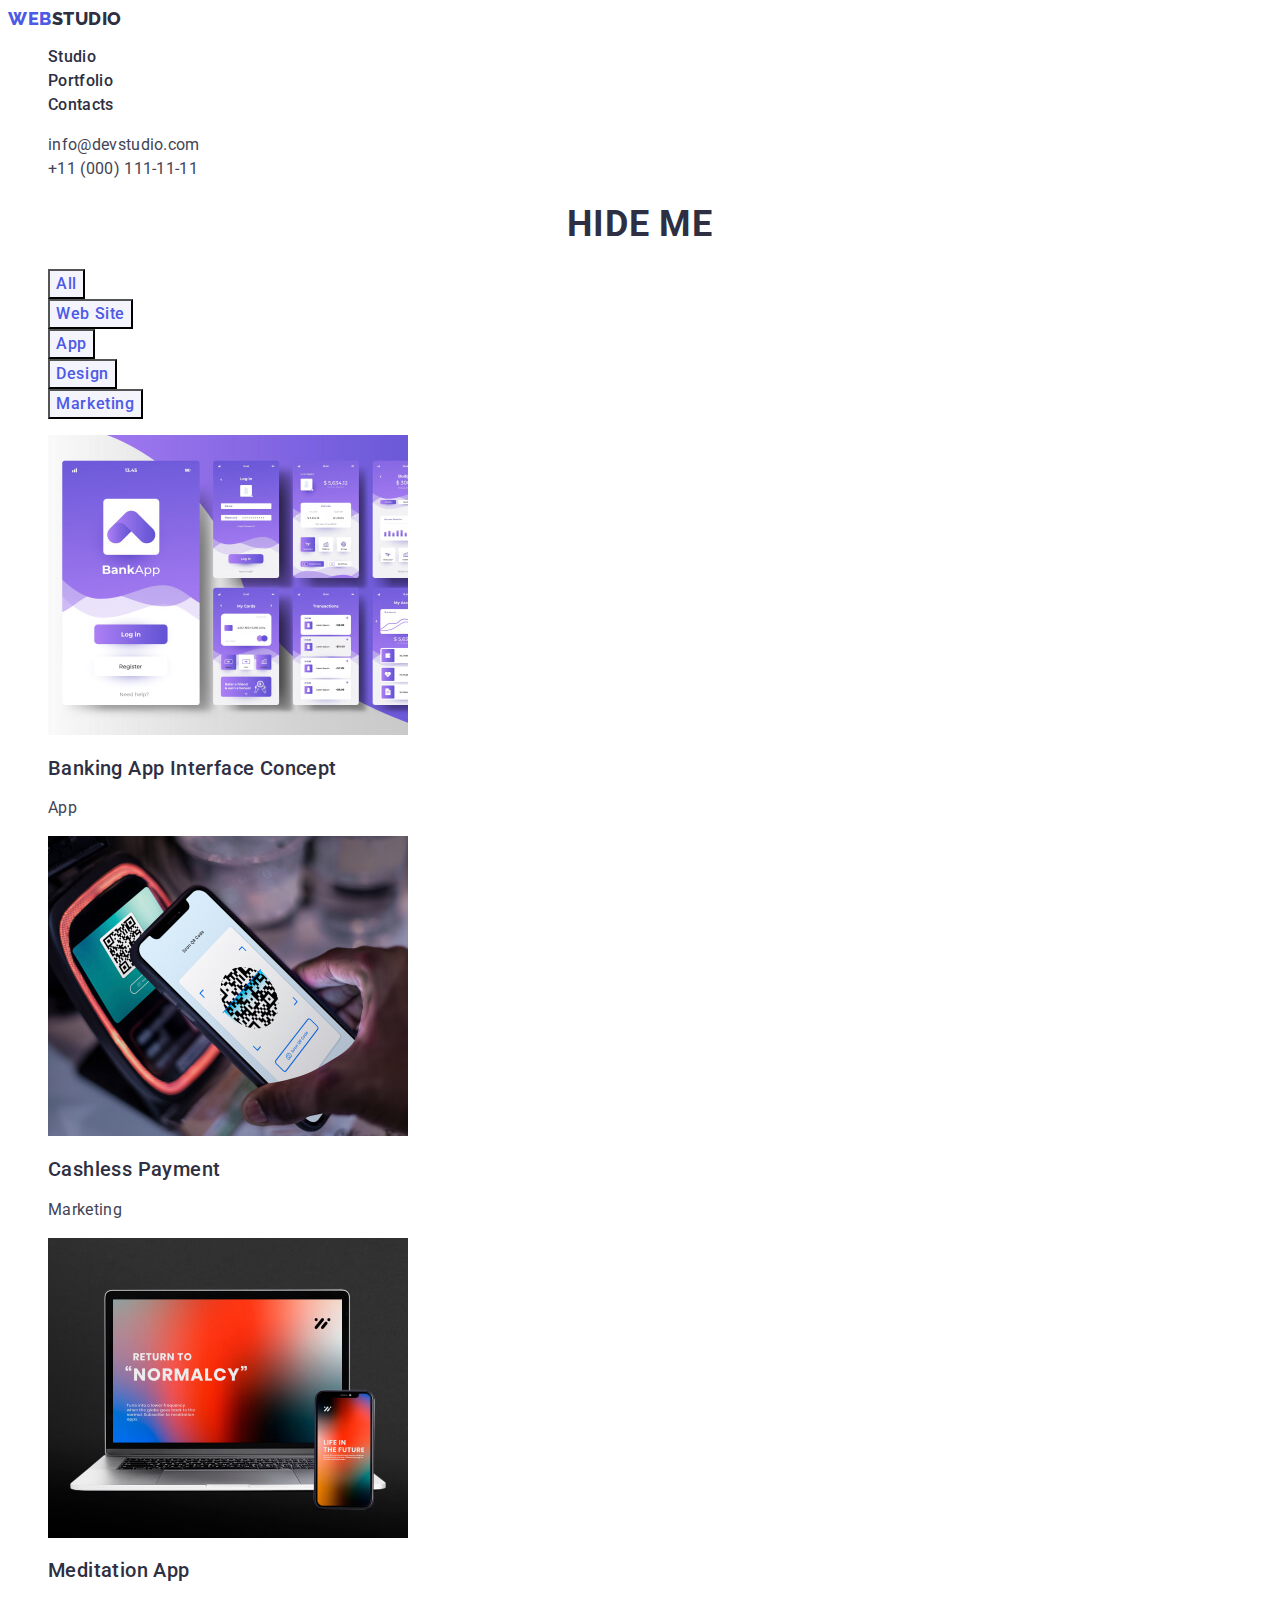
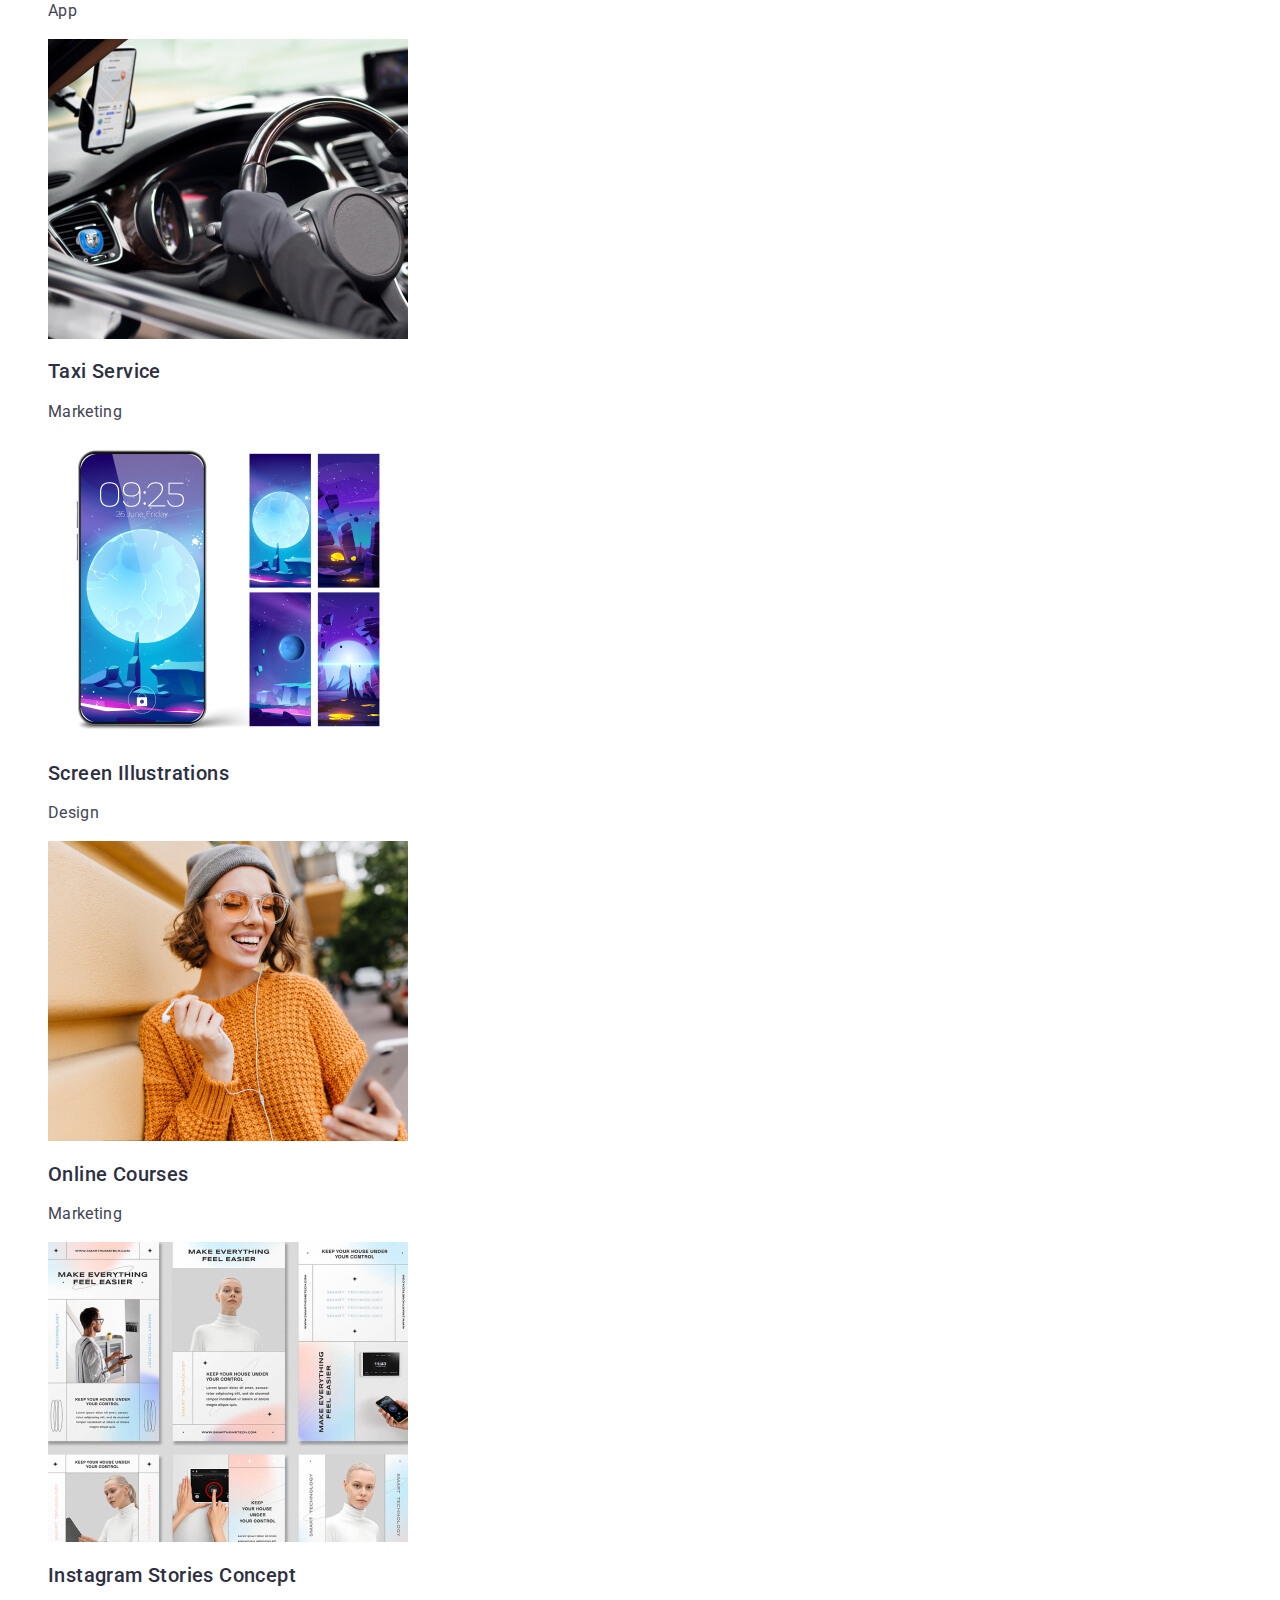
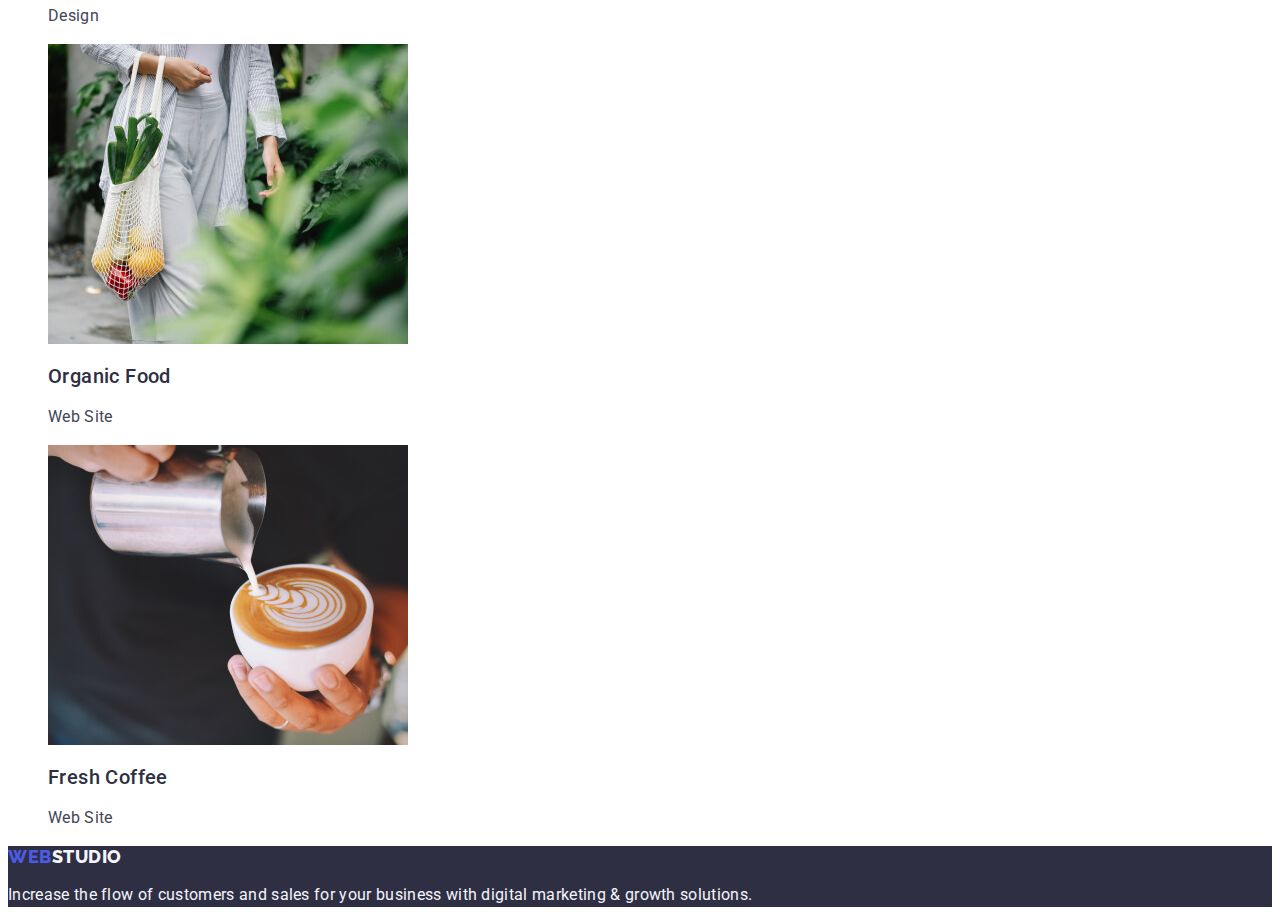
==== portfolio.html @ a20b99ef "Initial commit" ====
<!DOCTYPE html>
<html lang="en">
  <head>
    <meta charset="UTF-8" />
    <meta name="viewport" content="width=device-width, initial-scale=1.0" />
    <meta http-equiv="x-ua-compatible" content="ie=edge" />
    <link rel="preconnect" href="https://fonts.googleapis.com" />
    <link rel="preconnect" href="https://fonts.gstatic.com" crossorigin />
    <link
      href="https://fonts.googleapis.com/css2?family=Montserrat:wght@400;700&family=Raleway:wght@800&display=swap"
      rel="stylesheet"
    />
    <link
      href="https://fonts.googleapis.com/css2?family=Roboto:wght@400;500;700&display=swap"
      rel="stylesheet"
    />
    <link rel="stylesheet" href="./css/styles.css" />
    <title>Web studio</title>
  </head>
  <body>
    <!-- * HEADER SECTION -->
    <header class="page-header">
      <nav class="header-nav">
        <a class="logo link" href="./index.html">
          WEB<span class="dark">Studio</span>
        </a>
        <ul class="nav-list list">
          <li class="nav-item">
            <a href="./index.html" class="nav-link link">Studio</a>
          </li>
          <li class="nav-item">
            <a href="./portfolio.html" class="nav-link link">Portfolio</a>
          </li>
          <li class="nav-item">
            <a href="" class="nav-link link">Contacts</a>
          </li>
        </ul>
      </nav>
      <address class="address">
        <ul class="contacts-list list">
          <li class="contact-item">
            <a href="mailto:info@devstudio.com" class="link"
              >info@devstudio.com</a
            >
          </li>
          <li class="contact-item">
            <a href="tel:+110001111111" class="link">+11 (000) 111-11-11</a>
          </li>
        </ul>
      </address>
    </header>
    <!-- * MAIN SECTION -->
    <main>
      <section class="portfolio">
        <h1 class="section-title">HIDE ME</h1>
        <ul class="buttons-list list">
          <li class="button-item">
            <button class="portfolio-button" type="button">All</button>
          </li>
          <li class="button-item">
            <button class="portfolio-button" type="button">Web Site</button>
          </li>
          <li class="button-item">
            <button class="portfolio-button" type="button">App</button>
          </li>
          <li class="button-item">
            <button class="portfolio-button" type="button">Design</button>
          </li>
          <li class="button-item">
            <button class="portfolio-button" type="button">Marketing</button>
          </li>
        </ul>

        <ul class="portfolio-list list">
          <li>
            <a href="#" class="link">
              <img
                src="./images/portfolio/img-1.jpg"
                alt="Banking App Interface Concept"
                width="360"
                height="300"
              />
              <h2 class="section-subtitle">Banking App Interface Concept</h2>
              <p class="description">App</p>
            </a>
          </li>
          <li>
            <a href="#" class="link">
              <img
                src="./images/portfolio/img-2.jpg"
                alt="Cashless Payment"
                width="360"
                height="300"
              />
              <h2 class="section-subtitle">Cashless Payment</h2>
              <p class="description">Marketing</p>
            </a>
          </li>
          <li>
            <a href="#" class="link">
              <img
                src="./images/portfolio/img-3.jpg"
                alt="Meditation App"
                width="360"
                height="300"
              />
              <h2 class="section-subtitle">Meditation App</h2>
              <p class="description">App</p>
            </a>
          </li>
          <li>
            <a href="#" class="link">
              <img
                src="./images/portfolio/img-4.jpg"
                alt="Taxi Service"
                width="360"
                height="300"
              />
              <h2 class="section-subtitle">Taxi Service</h2>
              <p class="description">Marketing</p>
            </a>
          </li>
          <li>
            <a href="#" class="link">
              <img
                src="./images/portfolio/img-5.jpg"
                alt="Screen Illustrations"
                width="360"
                height="300"
              />
              <h2 class="section-subtitle">Screen Illustrations</h2>
              <p class="description">Design</p>
            </a>
          </li>
          <li>
            <a href="#" class="link">
              <img
                src="./images/portfolio/img-6.jpg"
                alt="Online Courses"
                width="360"
                height="300"
              />
              <h2 class="section-subtitle">Online Courses</h2>
              <p class="description">Marketing</p>
            </a>
          </li>
          <li>
            <a href="#" class="link">
              <img
                src="./images/portfolio/img-7.jpg"
                alt="Instagram Stories Concept"
                width="360"
                height="300"
              />
              <h2 class="section-subtitle">Instagram Stories Concept</h2>
              <p class="description">Design</p>
            </a>
          </li>
          <li>
            <a href="#" class="link">
              <img
                src="./images/portfolio/img-8.jpg"
                alt="Organic Food"
                width="360"
                height="300"
              />
              <h2 class="section-subtitle">Organic Food</h2>
              <p class="description">Web Site</p>
            </a>
          </li>
          <li>
            <a href="#" class="link">
              <img
                src="./images/portfolio/img-9.jpg"
                alt="Fresh Coffee"
                width="360"
                height="300"
              />
              <h2 class="section-subtitle">Fresh Coffee</h2>
              <p class="description">Web Site</p>
            </a>
          </li>
        </ul>
      </section>
    </main>
    <!-- * FOOTER SECTION -->
    <footer class="footer">
      <a href="./index.html" class="logo link">
        WEB<span class="light">Studio</span>
      </a>
      <p class="footer-description">
        Increase the flow of customers and sales for your business with digital
        marketing & growth solutions.
      </p>
    </footer>
  </body>
</html>
---- css/styles.css ----
/** Logo color #4D5AE5 + #2E2F42*/

:root {
  --page-color: #ffffff;
  --main-text: #2e2f42;
  --light-text: #f4f4fd;
  --accent-color: #4d5ae5;
  --main-color: #434455;
  --action-color: #404bbf;
  --description-size: 16px;
  --description-height: 24px;
  --general-lh: 1.5;
  --ls-small: 0.02em;
  --ls-big: 0.04em;
}

/** COMMON */
body {
  font-family: Roboto, sans-serif;
  color: var(--main-color);
  background-color: #ffffff;
}

.list {
  list-style: none;
}

.link {
  text-decoration: none;
}

.description {
  font-weight: 400;
  font-size: var(--description-size);
  line-height: var(--description-height);
  letter-spacing: var(--ls-small);
  color: var(--main-color);
}

.section-title {
  font-size: 36px;
  line-height: 40px;
  letter-spacing: var(--ls-small);
  line-height: 1.11;
  text-align: center;
  text-transform: capitalize;
  color: var(--main-text);
}

.section-subtitle {
  font-weight: 500;
  font-size: 20px;
  line-height: var(--description-height);
  letter-spacing: var(--ls-small);
  color: var(--main-text);
}
/** HEADER */

/** --Logo */
.logo {
  font-family: Raleway, sans-serif;
  font-weight: 800;
  font-size: 18px;
  line-height: 1.17;
  letter-spacing: 0.03em;
  text-decoration: none;
  text-transform: uppercase;
  color: var(--accent-color);
}
.accent-color {
  color: var(--accent-color);
}

.dark {
  color: var(--main-text);
}

.light {
  color: var(--light-text);
}

/** NAVIGATION */

.nav-link {
  font-weight: 500;
  line-height: 1.5;
  letter-spacing: var(--ls-small);
  color: var(--main-text);
}

.nav-link:hover,
.nav-link:focus,
.contact-item > a:hover,
.contact-item > a:focus {
  color: var(--action-color);
}

.contact-item > a {
  font-size: var(--description-size);
  line-height: var(--description-height);
  letter-spacing: var(--ls-small);
  font-weight: 400;
  text-decoration: none;
  color: var(--main-color);
}

.address {
  font-style: normal;
}

/** MAIN */

/** HERO */
.hero {
  background: var(--main-text);
  color: #ffffff;
}

.hero-title {
  font-size: 56px;
  line-height: 1.07;
  letter-spacing: var(--ls-small);
  text-align: center;
}
.hero-button {
  background-color: var(--accent-color);
  font-family: Roboto, sans-serif;
  font-weight: 500;
  font-size: 16px;
  line-height: 1.5;
  letter-spacing: var(--ls-big);
  color: #ffffff;
}
.hero-button:hover,
.hero-button:focus {
  background-color: var(--action-color);
  cursor: pointer;
}

/** FEATURES */

/** SOLUTIONS */

/** TEAM */
.team-section {
  background-color: #f4f4fd;
}

.teammate {
  background-color: var(--page-color);
}

/** FOOTER */
.footer {
  background: var(--main-text);
}

.footer-description {
  color: #f4f4fd;
  line-height: var(--description-height);
  letter-spacing: var(--ls-small);
}

/** PORTFOLIO */
/** MAIN */
.portfolio-button {
  font-family: Roboto, sans-serif;
  font-weight: 500;
  font-size: 16px;
  line-height: var(--general-lh);
  letter-spacing: var(--ls-big);
  color: var(--accent-color);
  background-color: var(--light-text);
  cursor: pointer;
}

.portfolio-button:hover,
.portfolio-button:focus,
.portfolio-button:active {
  background-color: var(--action-color);
  color: var(--page-color);
}
/** SECTION */
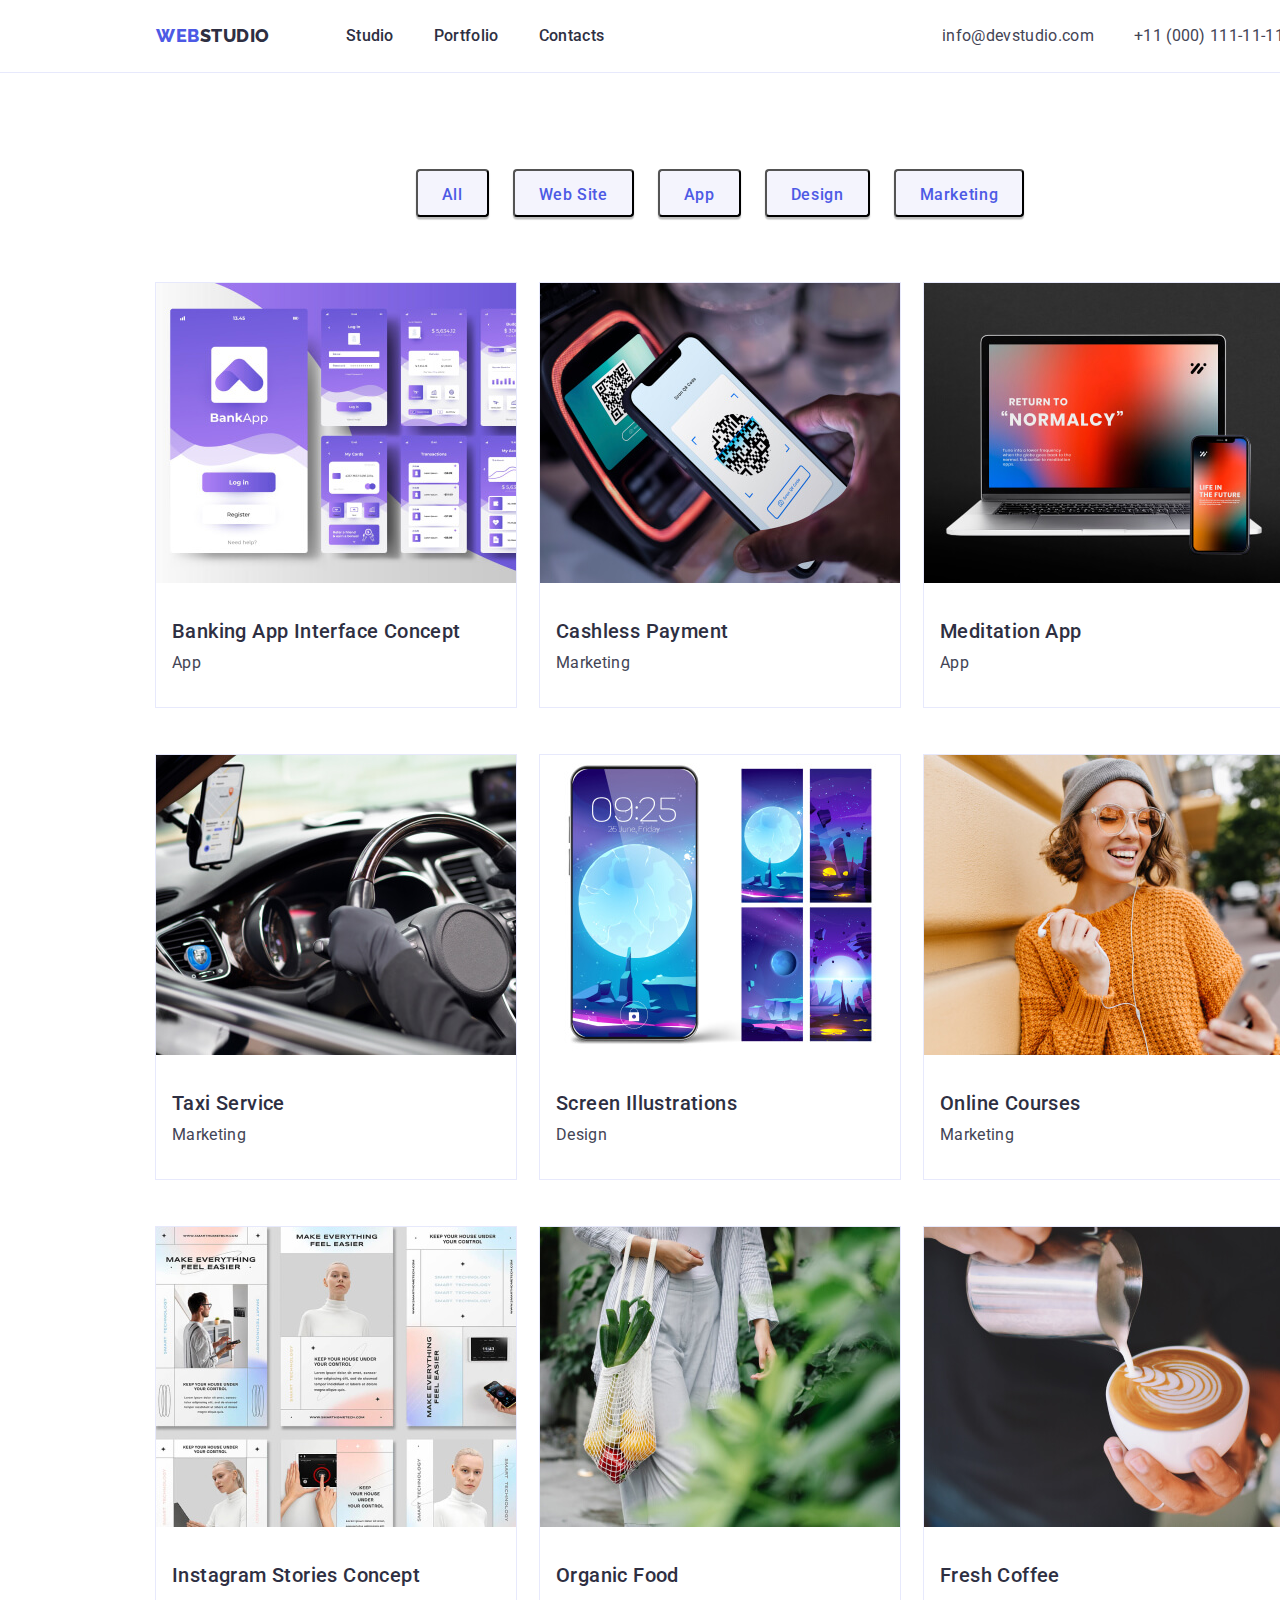
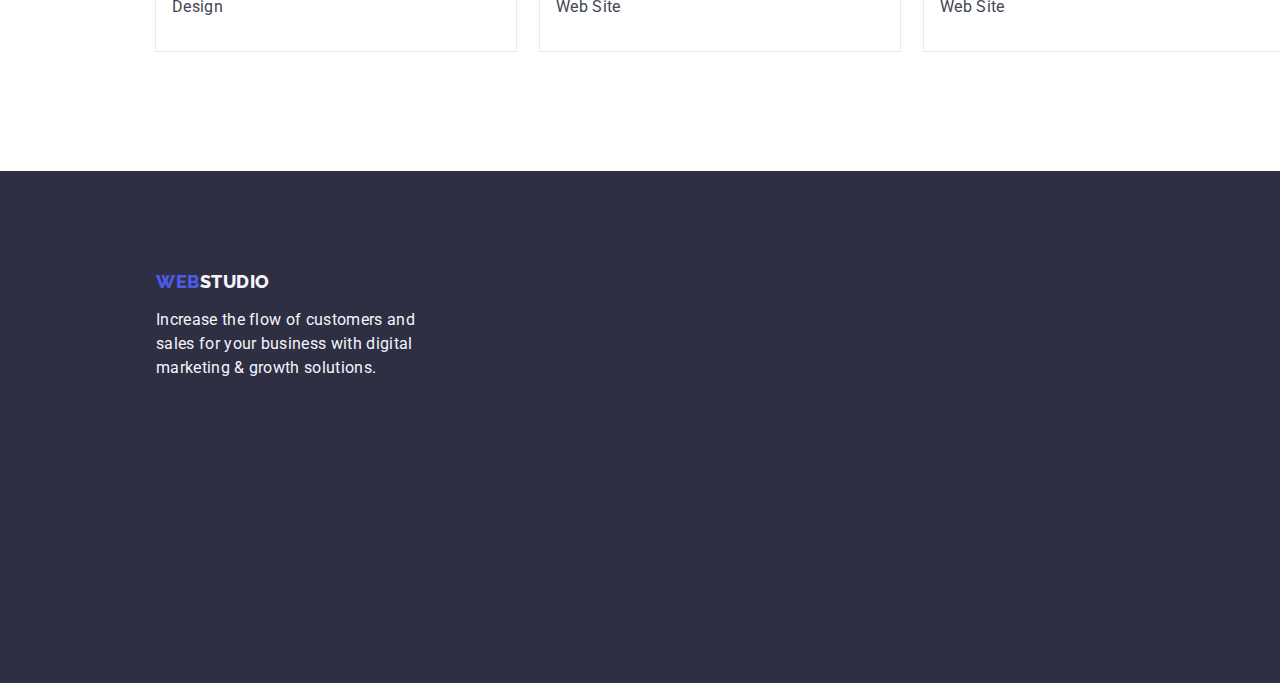
==== commit aa16e718: "first-try" ====
--- a/portfolio.html
+++ b/portfolio.html
@@ -6,6 +6,13 @@
     <meta http-equiv="x-ua-compatible" content="ie=edge" />
     <link rel="preconnect" href="https://fonts.googleapis.com" />
     <link rel="preconnect" href="https://fonts.gstatic.com" crossorigin />
+    <link
+      rel="stylesheet"
+      href="https://cdnjs.cloudflare.com/ajax/libs/modern-normalize/2.0.0/modern-normalize.min.css"
+      integrity="sha512-4xo8blKMVCiXpTaLzQSLSw3KFOVPWhm/TRtuPVc4WG6kUgjH6J03IBuG7JZPkcWMxJ5huwaBpOpnwYElP/m6wg=="
+      crossorigin="anonymous"
+      referrerpolicy="no-referrer"
+    />
     <link
       href="https://fonts.googleapis.com/css2?family=Montserrat:wght@400;700&family=Raleway:wght@800&display=swap"
       rel="stylesheet"
@@ -20,39 +27,41 @@
   <body>
     <!-- * HEADER SECTION -->
     <header class="page-header">
-      <nav class="header-nav">
-        <a class="logo link" href="./index.html">
-          WEB<span class="dark">Studio</span>
-        </a>
-        <ul class="nav-list list">
-          <li class="nav-item">
-            <a href="./index.html" class="nav-link link">Studio</a>
-          </li>
-          <li class="nav-item">
-            <a href="./portfolio.html" class="nav-link link">Portfolio</a>
-          </li>
-          <li class="nav-item">
-            <a href="" class="nav-link link">Contacts</a>
-          </li>
-        </ul>
-      </nav>
-      <address class="address">
-        <ul class="contacts-list list">
-          <li class="contact-item">
-            <a href="mailto:info@devstudio.com" class="link"
-              >info@devstudio.com</a
-            >
-          </li>
-          <li class="contact-item">
-            <a href="tel:+110001111111" class="link">+11 (000) 111-11-11</a>
-          </li>
-        </ul>
-      </address>
+      <div class="container header-container">
+        <nav class="header-nav">
+          <a class="logo link" href="./index.html">
+            WEB<span class="dark">Studio</span>
+          </a>
+          <ul class="nav-list list">
+            <li class="nav-item">
+              <a href="./index.html" class="nav-link link">Studio</a>
+            </li>
+            <li class="nav-item">
+              <a href="./portfolio.html" class="nav-link link">Portfolio</a>
+            </li>
+            <li class="nav-item">
+              <a href="" class="nav-link link">Contacts</a>
+            </li>
+          </ul>
+        </nav>
+        <address class="address">
+          <ul class="contacts-list list">
+            <li class="contact-item">
+              <a href="mailto:info@devstudio.com" class="link"
+                >info@devstudio.com</a
+              >
+            </li>
+            <li class="contact-item">
+              <a href="tel:+110001111111" class="link">+11 (000) 111-11-11</a>
+            </li>
+          </ul>
+        </address>
+      </div>
     </header>
     <!-- * MAIN SECTION -->
     <main>
       <section class="portfolio">
-        <h1 class="section-title">HIDE ME</h1>
+        <h1 class="section-title visually-hidden">HIDE ME</h1>
         <ul class="buttons-list list">
           <li class="button-item">
             <button class="portfolio-button" type="button">All</button>
@@ -72,7 +81,7 @@
         </ul>
 
         <ul class="portfolio-list list">
-          <li>
+          <li class="portfolio-item">
             <a href="#" class="link">
               <img
                 src="./images/portfolio/img-1.jpg"
@@ -80,11 +89,13 @@
                 width="360"
                 height="300"
               />
-              <h2 class="section-subtitle">Banking App Interface Concept</h2>
-              <p class="description">App</p>
-            </a>
-          </li>
-          <li>
+              <div class="portfolio-description">
+                <h2 class="section-subtitle">Banking App Interface Concept</h2>
+                <p class="description">App</p>
+              </div>
+            </a>
+          </li>
+          <li class="portfolio-item">
             <a href="#" class="link">
               <img
                 src="./images/portfolio/img-2.jpg"
@@ -92,11 +103,13 @@
                 width="360"
                 height="300"
               />
-              <h2 class="section-subtitle">Cashless Payment</h2>
-              <p class="description">Marketing</p>
-            </a>
-          </li>
-          <li>
+              <div class="portfolio-description">
+                <h2 class="section-subtitle">Cashless Payment</h2>
+                <p class="description">Marketing</p>
+              </div>
+            </a>
+          </li>
+          <li class="portfolio-item">
             <a href="#" class="link">
               <img
                 src="./images/portfolio/img-3.jpg"
@@ -104,11 +117,13 @@
                 width="360"
                 height="300"
               />
-              <h2 class="section-subtitle">Meditation App</h2>
-              <p class="description">App</p>
-            </a>
-          </li>
-          <li>
+              <div class="portfolio-description">
+                <h2 class="section-subtitle">Meditation App</h2>
+                <p class="description">App</p>
+              </div>
+            </a>
+          </li>
+          <li class="portfolio-item">
             <a href="#" class="link">
               <img
                 src="./images/portfolio/img-4.jpg"
@@ -116,11 +131,13 @@
                 width="360"
                 height="300"
               />
-              <h2 class="section-subtitle">Taxi Service</h2>
-              <p class="description">Marketing</p>
-            </a>
-          </li>
-          <li>
+              <div class="portfolio-description">
+                <h2 class="section-subtitle">Taxi Service</h2>
+                <p class="description">Marketing</p>
+              </div>
+            </a>
+          </li>
+          <li class="portfolio-item">
             <a href="#" class="link">
               <img
                 src="./images/portfolio/img-5.jpg"
@@ -128,11 +145,13 @@
                 width="360"
                 height="300"
               />
-              <h2 class="section-subtitle">Screen Illustrations</h2>
-              <p class="description">Design</p>
-            </a>
-          </li>
-          <li>
+              <div class="portfolio-description">
+                <h2 class="section-subtitle">Screen Illustrations</h2>
+                <p class="description">Design</p>
+              </div>
+            </a>
+          </li>
+          <li class="portfolio-item">
             <a href="#" class="link">
               <img
                 src="./images/portfolio/img-6.jpg"
@@ -140,11 +159,13 @@
                 width="360"
                 height="300"
               />
-              <h2 class="section-subtitle">Online Courses</h2>
-              <p class="description">Marketing</p>
-            </a>
-          </li>
-          <li>
+              <div class="portfolio-description">
+                <h2 class="section-subtitle">Online Courses</h2>
+                <p class="description">Marketing</p>
+              </div>
+            </a>
+          </li>
+          <li class="portfolio-item">
             <a href="#" class="link">
               <img
                 src="./images/portfolio/img-7.jpg"
@@ -152,11 +173,13 @@
                 width="360"
                 height="300"
               />
-              <h2 class="section-subtitle">Instagram Stories Concept</h2>
-              <p class="description">Design</p>
-            </a>
-          </li>
-          <li>
+              <div class="portfolio-description">
+                <h2 class="section-subtitle">Instagram Stories Concept</h2>
+                <p class="description">Design</p>
+              </div>
+            </a>
+          </li>
+          <li class="portfolio-item">
             <a href="#" class="link">
               <img
                 src="./images/portfolio/img-8.jpg"
@@ -164,11 +187,13 @@
                 width="360"
                 height="300"
               />
-              <h2 class="section-subtitle">Organic Food</h2>
-              <p class="description">Web Site</p>
-            </a>
-          </li>
-          <li>
+              <div class="portfolio-description">
+                <h2 class="section-subtitle">Organic Food</h2>
+                <p class="description">Web Site</p>
+              </div>
+            </a>
+          </li>
+          <li class="portfolio-item">
             <a href="#" class="link">
               <img
                 src="./images/portfolio/img-9.jpg"
@@ -176,8 +201,10 @@
                 width="360"
                 height="300"
               />
-              <h2 class="section-subtitle">Fresh Coffee</h2>
-              <p class="description">Web Site</p>
+              <div class="portfolio-description">
+                <h2 class="section-subtitle">Fresh Coffee</h2>
+                <p class="description">Web Site</p>
+              </div>
             </a>
           </li>
         </ul>
@@ -185,13 +212,17 @@
     </main>
     <!-- * FOOTER SECTION -->
     <footer class="footer">
-      <a href="./index.html" class="logo link">
-        WEB<span class="light">Studio</span>
-      </a>
-      <p class="footer-description">
-        Increase the flow of customers and sales for your business with digital
-        marketing & growth solutions.
-      </p>
+      <div class="footer-container">
+        <a href="./index.html" class="logo link">
+          WEB<span class="light">Studio</span>
+        </a>
+        <!-- <div class="container"> -->
+        <p class="footer-description">
+          Increase the flow of customers and sales for your business with
+          digital marketing & growth solutions.
+        </p>
+        <!-- </div> -->
+      </div>
     </footer>
   </body>
 </html>
--- a/css/styles.css
+++ b/css/styles.css
@@ -7,15 +7,30 @@
   --accent-color: #4d5ae5;
   --main-color: #434455;
   --action-color: #404bbf;
-  --description-size: 16px;
-  --description-height: 24px;
-  --general-lh: 1.5;
+  --descr-font-size: 16px;
+  --descr-line-height: 24px;
+  --general-line-height: 1.5;
   --ls-small: 0.02em;
   --ls-big: 0.04em;
 }
 
 /** COMMON */
+p,
+ul,
+h1,
+h2,
+h3,
+h4,
+h5,
+h6 {
+  margin: 0;
+  padding: 0;
+}
+
 body {
+  margin: 0;
+  width: 1440px;
+  margin: 0 auto;
   font-family: Roboto, sans-serif;
   color: var(--main-color);
   background-color: #ffffff;
@@ -31,13 +46,14 @@
 
 .description {
   font-weight: 400;
-  font-size: var(--description-size);
-  line-height: var(--description-height);
+  font-size: var(--descr-font-size);
+  line-height: var(--descr-line-height);
   letter-spacing: var(--ls-small);
   color: var(--main-color);
 }
 
 .section-title {
+  margin-bottom: 72px;
   font-size: 36px;
   line-height: 40px;
   letter-spacing: var(--ls-small);
@@ -50,14 +66,47 @@
 .section-subtitle {
   font-weight: 500;
   font-size: 20px;
-  line-height: var(--description-height);
+  line-height: var(--descr-line-height);
   letter-spacing: var(--ls-small);
   color: var(--main-text);
 }
+
+.visually-hidden {
+  clip: rect(0 0 0 0);
+  clip-path: inset(50%);
+  height: 1px;
+  overflow: hidden;
+  position: absolute;
+  white-space: nowrap;
+  width: 1px;
+}
+
+.small-container {
+  width: 586px;
+}
+.medium-container {
+  width: 1128px;
+}
+.big-container {
+  width: 1440px;
+}
+
+.container {
+  display: flex;
+  flex-direction: row;
+  justify-content: space-between;
+  align-items: center;
+  margin: 0 auto 120px;
+}
 /** HEADER */
+.page-header {
+  border-bottom: 1px solid #e7e9fc;
+}
 
 /** --Logo */
 .logo {
+  margin-right: 76px;
+
   font-family: Raleway, sans-serif;
   font-weight: 800;
   font-size: 18px;
@@ -81,6 +130,25 @@
 
 /** NAVIGATION */
 
+.header-container {
+  margin-bottom: 0;
+}
+
+.header-nav {
+  padding-left: 156px;
+  display: flex;
+  flex-direction: row;
+  align-items: center;
+  height: 72px;
+}
+
+.nav-list {
+  display: flex;
+  flex-direction: row;
+  justify-content: space-between;
+  gap: 40px;
+  margin: 0 auto;
+}
 .nav-link {
   font-weight: 500;
   line-height: 1.5;
@@ -95,9 +163,14 @@
   color: var(--action-color);
 }
 
+.contacts-list {
+  display: flex;
+  flex-direction: row;
+  gap: 40px;
+}
 .contact-item > a {
-  font-size: var(--description-size);
-  line-height: var(--description-height);
+  font-size: var(--descr-font-size);
+  line-height: var(--descr-line-height);
   letter-spacing: var(--ls-small);
   font-weight: 400;
   text-decoration: none;
@@ -106,12 +179,21 @@
 
 .address {
   font-style: normal;
+  margin-right: 156px;
+  margin-left: 332px;
 }
 
 /** MAIN */
 
 /** HERO */
 .hero {
+  display: flex;
+  flex-direction: column;
+  justify-content: center;
+  align-items: center;
+  gap: 48px;
+  width: 100%;
+  height: 600px;
   background: var(--main-text);
   color: #ffffff;
 }
@@ -123,6 +205,11 @@
   text-align: center;
 }
 .hero-button {
+  /* !При заданні розмірів кнопці відображається не як в макеті
+  /* !хоча всі розміри вірні */
+  /* width: 169px;
+  height: 56px; */
+  padding: 16px 32px;
   background-color: var(--accent-color);
   font-family: Roboto, sans-serif;
   font-weight: 500;
@@ -130,6 +217,8 @@
   line-height: 1.5;
   letter-spacing: var(--ls-big);
   color: #ffffff;
+  box-shadow: 0px 4px 4px rgba(0, 0, 0, 0.15);
+  border-radius: 4px;
 }
 .hero-button:hover,
 .hero-button:focus {
@@ -138,40 +227,135 @@
 }
 
 /** FEATURES */
+.features-list {
+  display: flex;
+  flex-direction: row;
+  gap: 24px;
+  margin: 120px 156px;
+}
 
 /** SOLUTIONS */
+
+.solutions-list {
+  display: flex;
+  flex-direction: row;
+  gap: 24px;
+  width: 1128px;
+  margin: 0 auto;
+  justify-content: space-between;
+}
 
 /** TEAM */
 .team-section {
+  width: 100%;
+  margin-top: 120px;
+  padding: 120px 156px;
   background-color: #f4f4fd;
+  display: flex;
+  flex-direction: column;
+  justify-content: center;
+  align-items: center;
+}
+
+.team-list {
+  display: flex;
+  flex-direction: row;
+  justify-content: space-between;
+  gap: 24px;
 }
 
 .teammate {
   background-color: var(--page-color);
+  display: flex;
+  flex-direction: column;
+  justify-content: center;
+  align-items: center;
+  gap: 32px;
+  box-shadow: 0px 1px 6px rgba(46, 47, 66, 0.08),
+    0px 1px 1px rgba(46, 47, 66, 0.16), 0px 2px 1px rgba(46, 47, 66, 0.08);
+  border-radius: 0px 0px 4px 4px;
+}
+.teammate-description {
+  display: flex;
+  flex-direction: column;
+  justify-content: center;
+  align-items: center;
+  gap: 8px;
+  margin-bottom: 32px;
 }
 
 /** FOOTER */
 .footer {
+  width: 100%;
+  height: 312px;
+  padding: 100px auto 100px 156px;
   background: var(--main-text);
-}
-
+  padding: 100px 1020px 100px 156px;
+}
+
+.footer-container {
+  display: flex;
+  flex-direction: column;
+  gap: 16px;
+  width: 264px;
+  align-items: flex-start;
+}
 .footer-description {
   color: #f4f4fd;
-  line-height: var(--description-height);
-  letter-spacing: var(--ls-small);
+  line-height: var(--descr-line-height);
+  letter-spacing: var(--ls-small);
+  /* margin: 0; */
 }
 
 /** PORTFOLIO */
 /** MAIN */
+
+.portfolio-list {
+  display: flex;
+  flex-direction: row;
+  flex-wrap: wrap;
+  justify-content: center;
+  align-items: center;
+  padding: 0 156px;
+  gap: 48px 24px;
+  margin-bottom: 120px;
+}
+
+.portfolio-item {
+  box-sizing: border-box;
+  outline: 1px solid #e7e9fc;
+}
+
+.portfolio-description {
+  display: flex;
+  flex-direction: column;
+  gap: 8px;
+
+  padding: 32px 16px;
+}
+
+.buttons-list {
+  display: flex;
+  flex-direction: row;
+  justify-content: center;
+  gap: 24px;
+  margin: 96px auto 66px;
+}
+
 .portfolio-button {
+  height: 48px;
+  padding: 12px 24px;
   font-family: Roboto, sans-serif;
   font-weight: 500;
   font-size: 16px;
-  line-height: var(--general-lh);
+  line-height: var(--general-line-height);
   letter-spacing: var(--ls-big);
   color: var(--accent-color);
   background-color: var(--light-text);
   cursor: pointer;
+  box-shadow: 0px 3px 1px rgba(0, 0, 0, 0.1), 0px 2px 1px rgba(0, 0, 0, 0.08),
+    0px 2px 2px rgba(0, 0, 0, 0.12);
+  border-radius: 4px;
 }
 
 .portfolio-button:hover,
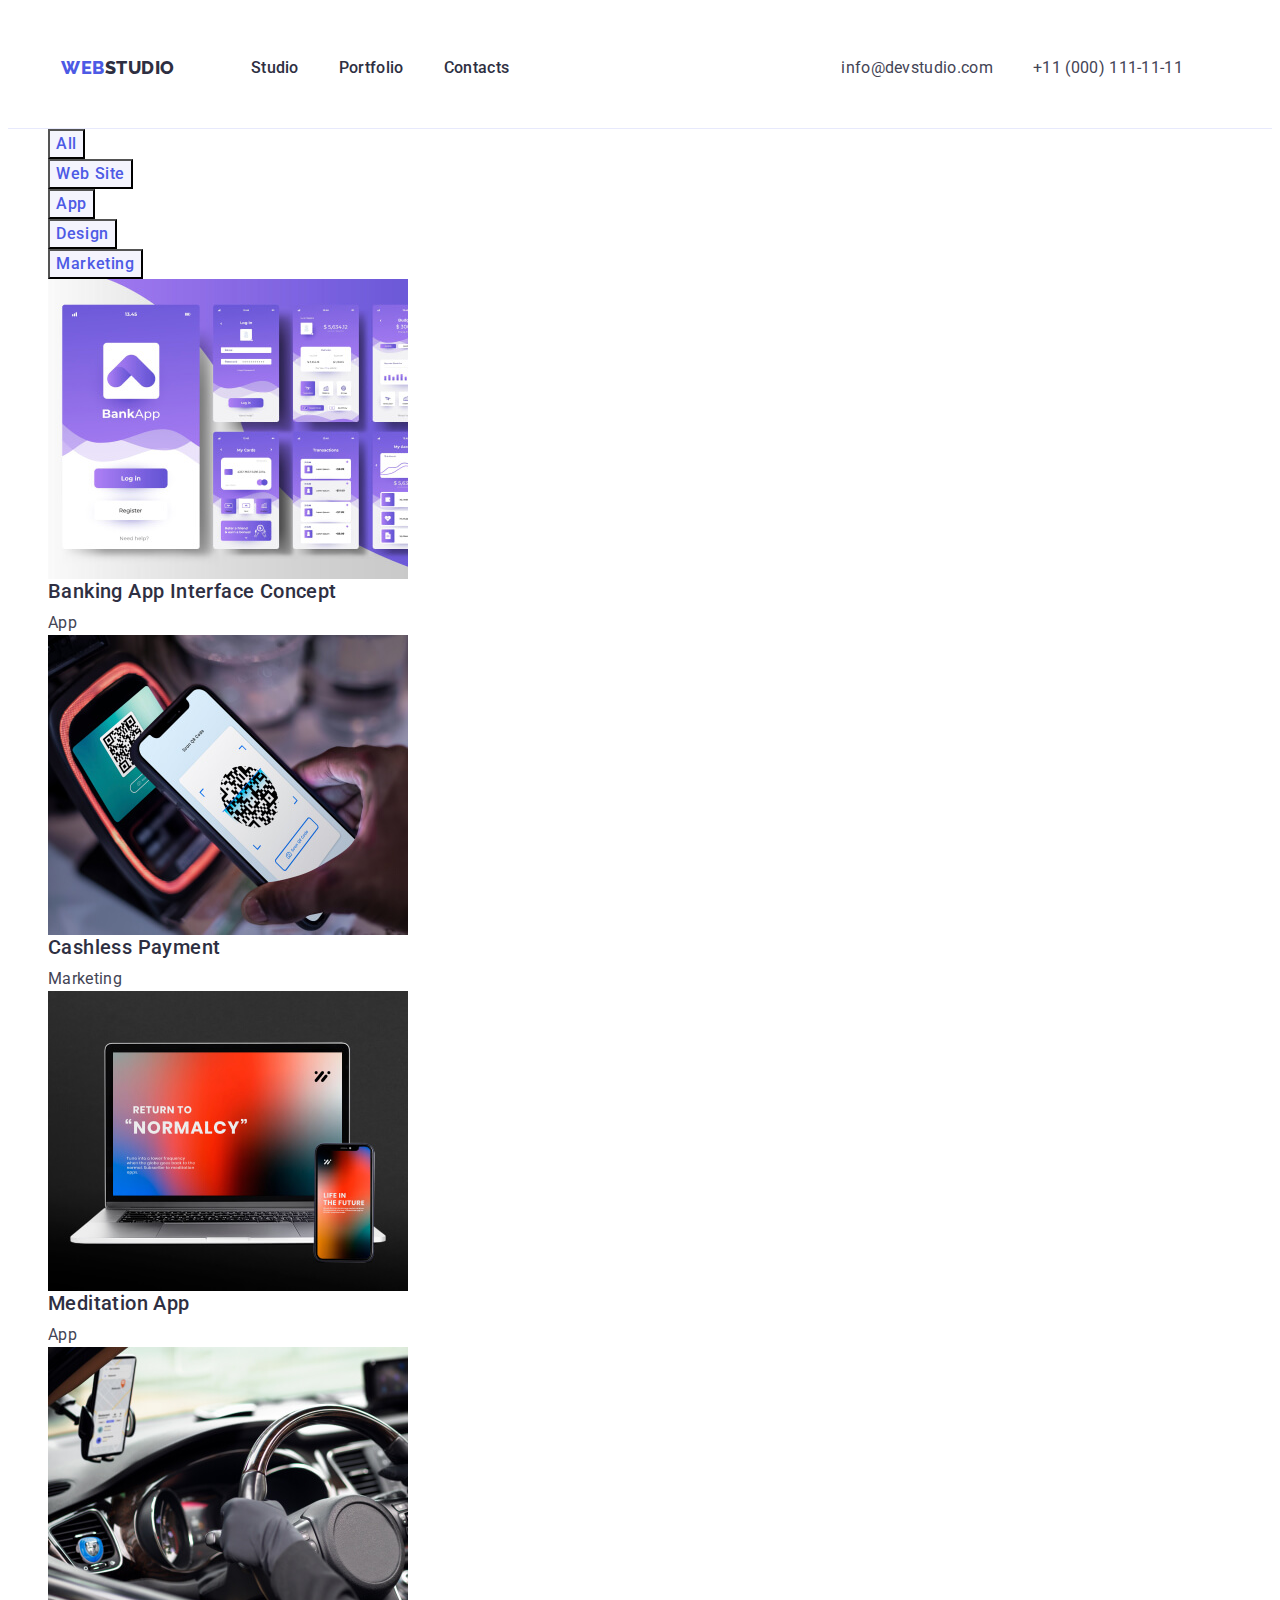
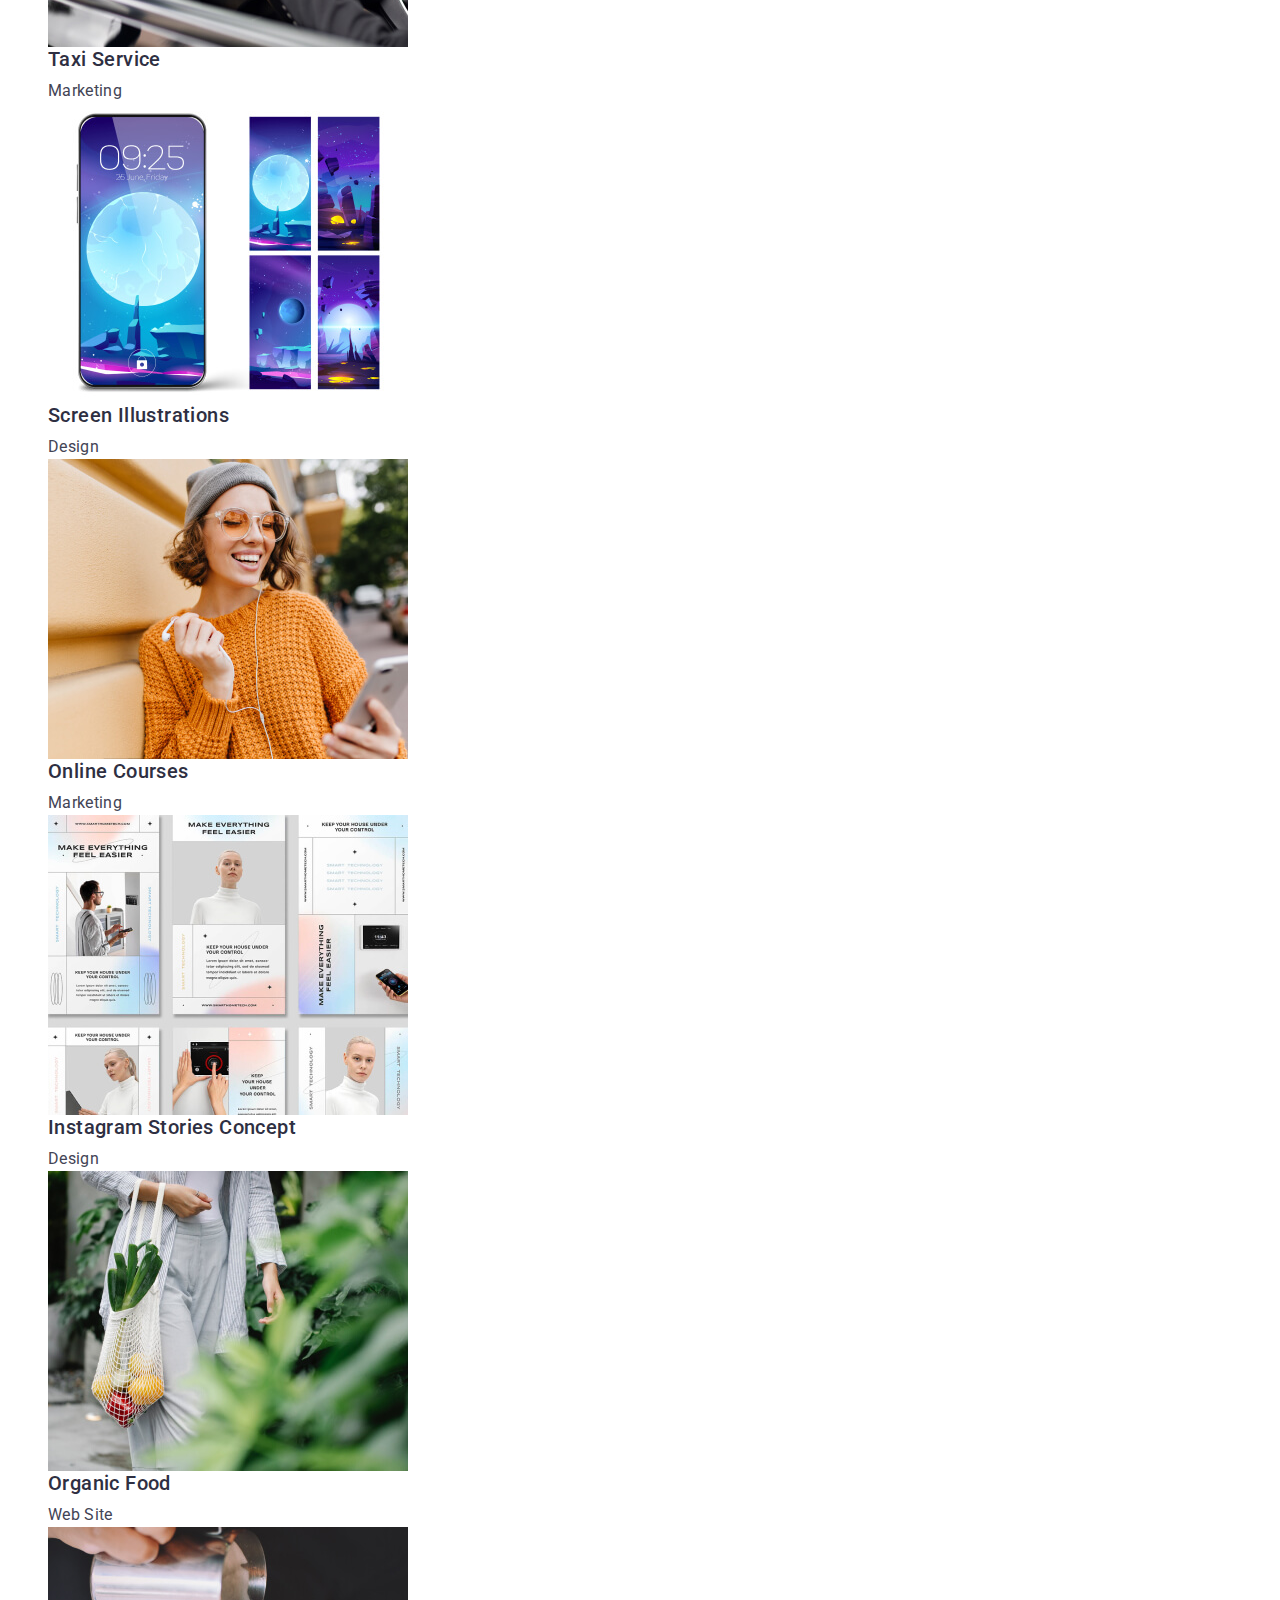
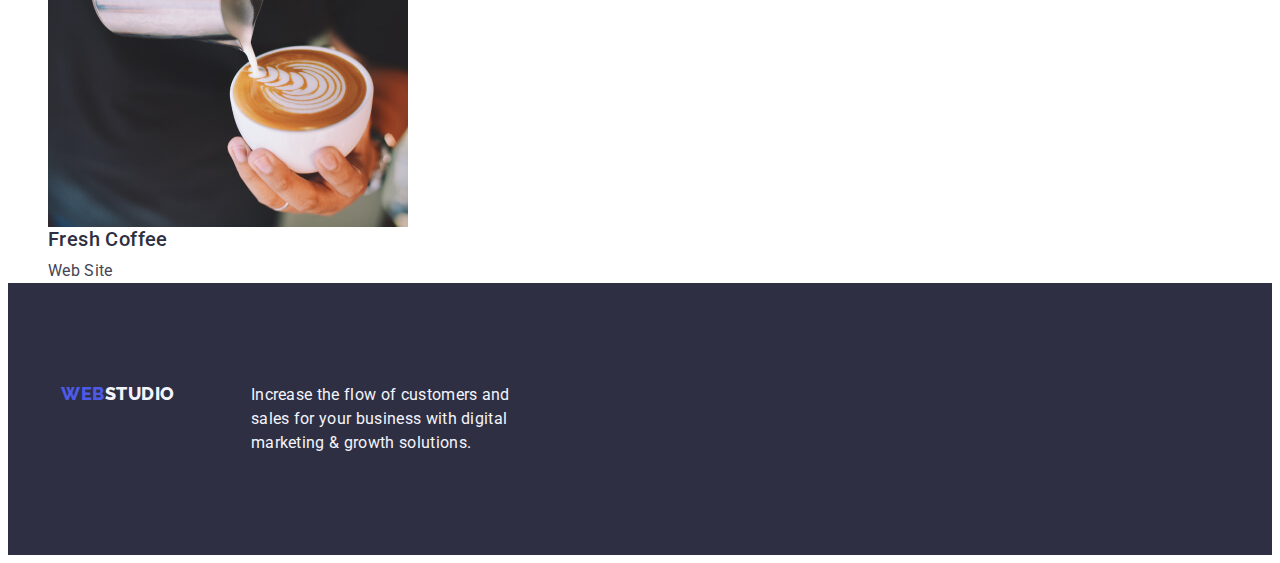
==== commit beb65378: "From-the-begining" ====
--- a/portfolio.html
+++ b/portfolio.html
@@ -27,7 +27,7 @@
   <body>
     <!-- * HEADER SECTION -->
     <header class="page-header">
-      <div class="container header-container">
+      <div class="container">
         <nav class="header-nav">
           <a class="logo link" href="./index.html">
             WEB<span class="dark">Studio</span>
@@ -212,7 +212,7 @@
     </main>
     <!-- * FOOTER SECTION -->
     <footer class="footer">
-      <div class="footer-container">
+      <div class="container">
         <a href="./index.html" class="logo link">
           WEB<span class="light">Studio</span>
         </a>
--- a/css/styles.css
+++ b/css/styles.css
@@ -7,68 +7,38 @@
   --accent-color: #4d5ae5;
   --main-color: #434455;
   --action-color: #404bbf;
-  --descr-font-size: 16px;
-  --descr-line-height: 24px;
-  --general-line-height: 1.5;
+  --description-size: 16px;
+  --description-height: 24px;
+  --general-lh: 1.5;
   --ls-small: 0.02em;
   --ls-big: 0.04em;
 }
 
 /** COMMON */
-p,
-ul,
-h1,
-h2,
-h3,
-h4,
-h5,
-h6 {
-  margin: 0;
-  padding: 0;
-}
-
+/* #region COMMON*/
 body {
-  margin: 0;
-  width: 1440px;
-  margin: 0 auto;
   font-family: Roboto, sans-serif;
   color: var(--main-color);
   background-color: #ffffff;
 }
 
-.list {
-  list-style: none;
-}
-
-.link {
-  text-decoration: none;
-}
-
-.description {
-  font-weight: 400;
-  font-size: var(--descr-font-size);
-  line-height: var(--descr-line-height);
-  letter-spacing: var(--ls-small);
-  color: var(--main-color);
-}
-
-.section-title {
-  margin-bottom: 72px;
-  font-size: 36px;
-  line-height: 40px;
-  letter-spacing: var(--ls-small);
-  line-height: 1.11;
-  text-align: center;
-  text-transform: capitalize;
-  color: var(--main-text);
-}
-
-.section-subtitle {
-  font-weight: 500;
-  font-size: 20px;
-  line-height: var(--descr-line-height);
-  letter-spacing: var(--ls-small);
-  color: var(--main-text);
+h1,
+h2,
+h3 {
+  margin: 0;
+}
+
+ul,
+li {
+  margin: 0;
+}
+
+p {
+  margin: 0;
+}
+
+img {
+  display: block;
 }
 
 .visually-hidden {
@@ -81,27 +51,58 @@
   width: 1px;
 }
 
-.small-container {
-  width: 586px;
-}
-.medium-container {
-  width: 1128px;
-}
-.big-container {
-  width: 1440px;
+.list {
+  list-style: none;
+}
+
+.link {
+  text-decoration: none;
+}
+
+.inline-block {
+  display: inline-block;
+}
+
+.description {
+  font-weight: 400;
+  font-size: var(--description-size);
+  line-height: var(--description-height);
+  letter-spacing: var(--ls-small);
+  color: var(--main-color);
+}
+
+.section-title {
+  margin-bottom: 72px;
+  font-size: 36px;
+  line-height: 40px;
+  letter-spacing: var(--ls-small);
+  line-height: 1.11;
+  text-align: center;
+  text-transform: capitalize;
+  color: var(--main-text);
+}
+
+.section-subtitle {
+  margin-bottom: 8px;
+  font-weight: 500;
+  font-size: 20px;
+  line-height: var(--description-height);
+  letter-spacing: var(--ls-small);
+  color: var(--main-text);
 }
 
 .container {
   display: flex;
-  flex-direction: row;
-  justify-content: space-between;
-  align-items: center;
-  margin: 0 auto 120px;
-}
+  width: 1158px;
+  margin: 0 auto;
+  padding-left: 15px;
+  padding-right: 15px;
+}
+
+/*#endregion COMMON*/
+
 /** HEADER */
-.page-header {
-  border-bottom: 1px solid #e7e9fc;
-}
+/* #region HEADER*/
 
 /** --Logo */
 .logo {
@@ -128,27 +129,28 @@
   color: var(--light-text);
 }
 
+.page-header {
+  border-bottom: 1px solid #e7e9fc;
+}
+
+.header-nav {
+  display: flex;
+  align-items: center;
+}
+/* #endregion HEADER */
+
 /** NAVIGATION */
-
-.header-container {
-  margin-bottom: 0;
-}
-
-.header-nav {
-  padding-left: 156px;
-  display: flex;
-  flex-direction: row;
-  align-items: center;
-  height: 72px;
-}
-
+/* #region NAVIGATION*/
 .nav-list {
   display: flex;
-  flex-direction: row;
-  justify-content: space-between;
   gap: 40px;
-  margin: 0 auto;
-}
+  padding: 24px 0;
+}
+
+.nav-item {
+  padding: 24px 0;
+}
+
 .nav-link {
   font-weight: 500;
   line-height: 1.5;
@@ -166,11 +168,14 @@
 .contacts-list {
   display: flex;
   flex-direction: row;
+  align-items: center;
   gap: 40px;
-}
+  padding-left: 0;
+}
+
 .contact-item > a {
-  font-size: var(--descr-font-size);
-  line-height: var(--descr-line-height);
+  font-size: var(--description-size);
+  line-height: var(--description-height);
   letter-spacing: var(--ls-small);
   font-weight: 400;
   text-decoration: none;
@@ -178,184 +183,126 @@
 }
 
 .address {
+  display: flex;
+  margin-left: 332px;
   font-style: normal;
-  margin-right: 156px;
-  margin-left: 332px;
-}
+}
+/* #endregion NAVIGATION */
+
+/** FOOTER */
+/* #region FOOTER*/
+
+.footer {
+  padding-top: 100px;
+  padding-bottom: 100px;
+  background: var(--main-text);
+}
+
+.footer-description {
+  max-width: 264px;
+  color: #f4f4fd;
+  line-height: var(--description-height);
+  letter-spacing: var(--ls-small);
+}
+
+/* #endregion FOOTER */
+
+/** INDEX */
+/* #region INDEX*/
 
 /** MAIN */
 
 /** HERO */
+/* #region HERO*/
+
 .hero {
-  display: flex;
-  flex-direction: column;
-  justify-content: center;
-  align-items: center;
-  gap: 48px;
-  width: 100%;
-  height: 600px;
+  padding-top: 188px;
+  padding-bottom: 188px;
+
   background: var(--main-text);
   color: #ffffff;
 }
 
 .hero-title {
+  max-width: 496px;
   font-size: 56px;
   line-height: 1.07;
   letter-spacing: var(--ls-small);
   text-align: center;
 }
 .hero-button {
-  /* !При заданні розмірів кнопці відображається не як в макеті
-  /* !хоча всі розміри вірні */
-  /* width: 169px;
-  height: 56px; */
-  padding: 16px 32px;
-  background-color: var(--accent-color);
+  display: block;
+  min-width: 169px;
+  height: 56px;
+  border: none;
+  border-radius: 4px;
+  cursor: pointer;
+
   font-family: Roboto, sans-serif;
   font-weight: 500;
   font-size: 16px;
   line-height: 1.5;
   letter-spacing: var(--ls-big);
+
+  background-color: var(--accent-color);
   color: #ffffff;
-  box-shadow: 0px 4px 4px rgba(0, 0, 0, 0.15);
-  border-radius: 4px;
 }
 .hero-button:hover,
 .hero-button:focus {
   background-color: var(--action-color);
   cursor: pointer;
 }
+/* #endregion HERO */
 
 /** FEATURES */
+/* #region FEATURES*/
+.feature-section {
+  padding-top: 120px;
+  padding-bottom: 120px;
+}
+
 .features-list {
   display: flex;
-  flex-direction: row;
   gap: 24px;
-  margin: 120px 156px;
-}
+}
+
+.features-item {
+  width: calc((100% - 72px) / 4);
+}
+/* #endregion FEATURES */
 
 /** SOLUTIONS */
-
-.solutions-list {
-  display: flex;
-  flex-direction: row;
-  gap: 24px;
-  width: 1128px;
-  margin: 0 auto;
-  justify-content: space-between;
-}
+/* #region SOLUTIONS*/
+.solution-section {
+  padding-bottom: 120px;
+}
+/* #endregion SOLUTIONS */
 
 /** TEAM */
+/* #region TEAM*/
+
 .team-section {
-  width: 100%;
-  margin-top: 120px;
-  padding: 120px 156px;
   background-color: #f4f4fd;
-  display: flex;
-  flex-direction: column;
-  justify-content: center;
-  align-items: center;
-}
-
-.team-list {
-  display: flex;
-  flex-direction: row;
-  justify-content: space-between;
-  gap: 24px;
 }
 
 .teammate {
   background-color: var(--page-color);
-  display: flex;
-  flex-direction: column;
-  justify-content: center;
-  align-items: center;
-  gap: 32px;
-  box-shadow: 0px 1px 6px rgba(46, 47, 66, 0.08),
-    0px 1px 1px rgba(46, 47, 66, 0.16), 0px 2px 1px rgba(46, 47, 66, 0.08);
-  border-radius: 0px 0px 4px 4px;
-}
-.teammate-description {
-  display: flex;
-  flex-direction: column;
-  justify-content: center;
-  align-items: center;
-  gap: 8px;
-  margin-bottom: 32px;
-}
-
-/** FOOTER */
-.footer {
-  width: 100%;
-  height: 312px;
-  padding: 100px auto 100px 156px;
-  background: var(--main-text);
-  padding: 100px 1020px 100px 156px;
-}
-
-.footer-container {
-  display: flex;
-  flex-direction: column;
-  gap: 16px;
-  width: 264px;
-  align-items: flex-start;
-}
-.footer-description {
-  color: #f4f4fd;
-  line-height: var(--descr-line-height);
-  letter-spacing: var(--ls-small);
-  /* margin: 0; */
-}
-
+}
+/* #endregion TEAM */
+/* #endregion INDEX */
 /** PORTFOLIO */
+/* #region PORTFOLIO*/
+
 /** MAIN */
-
-.portfolio-list {
-  display: flex;
-  flex-direction: row;
-  flex-wrap: wrap;
-  justify-content: center;
-  align-items: center;
-  padding: 0 156px;
-  gap: 48px 24px;
-  margin-bottom: 120px;
-}
-
-.portfolio-item {
-  box-sizing: border-box;
-  outline: 1px solid #e7e9fc;
-}
-
-.portfolio-description {
-  display: flex;
-  flex-direction: column;
-  gap: 8px;
-
-  padding: 32px 16px;
-}
-
-.buttons-list {
-  display: flex;
-  flex-direction: row;
-  justify-content: center;
-  gap: 24px;
-  margin: 96px auto 66px;
-}
-
 .portfolio-button {
-  height: 48px;
-  padding: 12px 24px;
   font-family: Roboto, sans-serif;
   font-weight: 500;
   font-size: 16px;
-  line-height: var(--general-line-height);
+  line-height: var(--general-lh);
   letter-spacing: var(--ls-big);
   color: var(--accent-color);
   background-color: var(--light-text);
   cursor: pointer;
-  box-shadow: 0px 3px 1px rgba(0, 0, 0, 0.1), 0px 2px 1px rgba(0, 0, 0, 0.08),
-    0px 2px 2px rgba(0, 0, 0, 0.12);
-  border-radius: 4px;
 }
 
 .portfolio-button:hover,
@@ -365,3 +312,4 @@
   color: var(--page-color);
 }
 /** SECTION */
+/* #endregion PORTFOLIO */
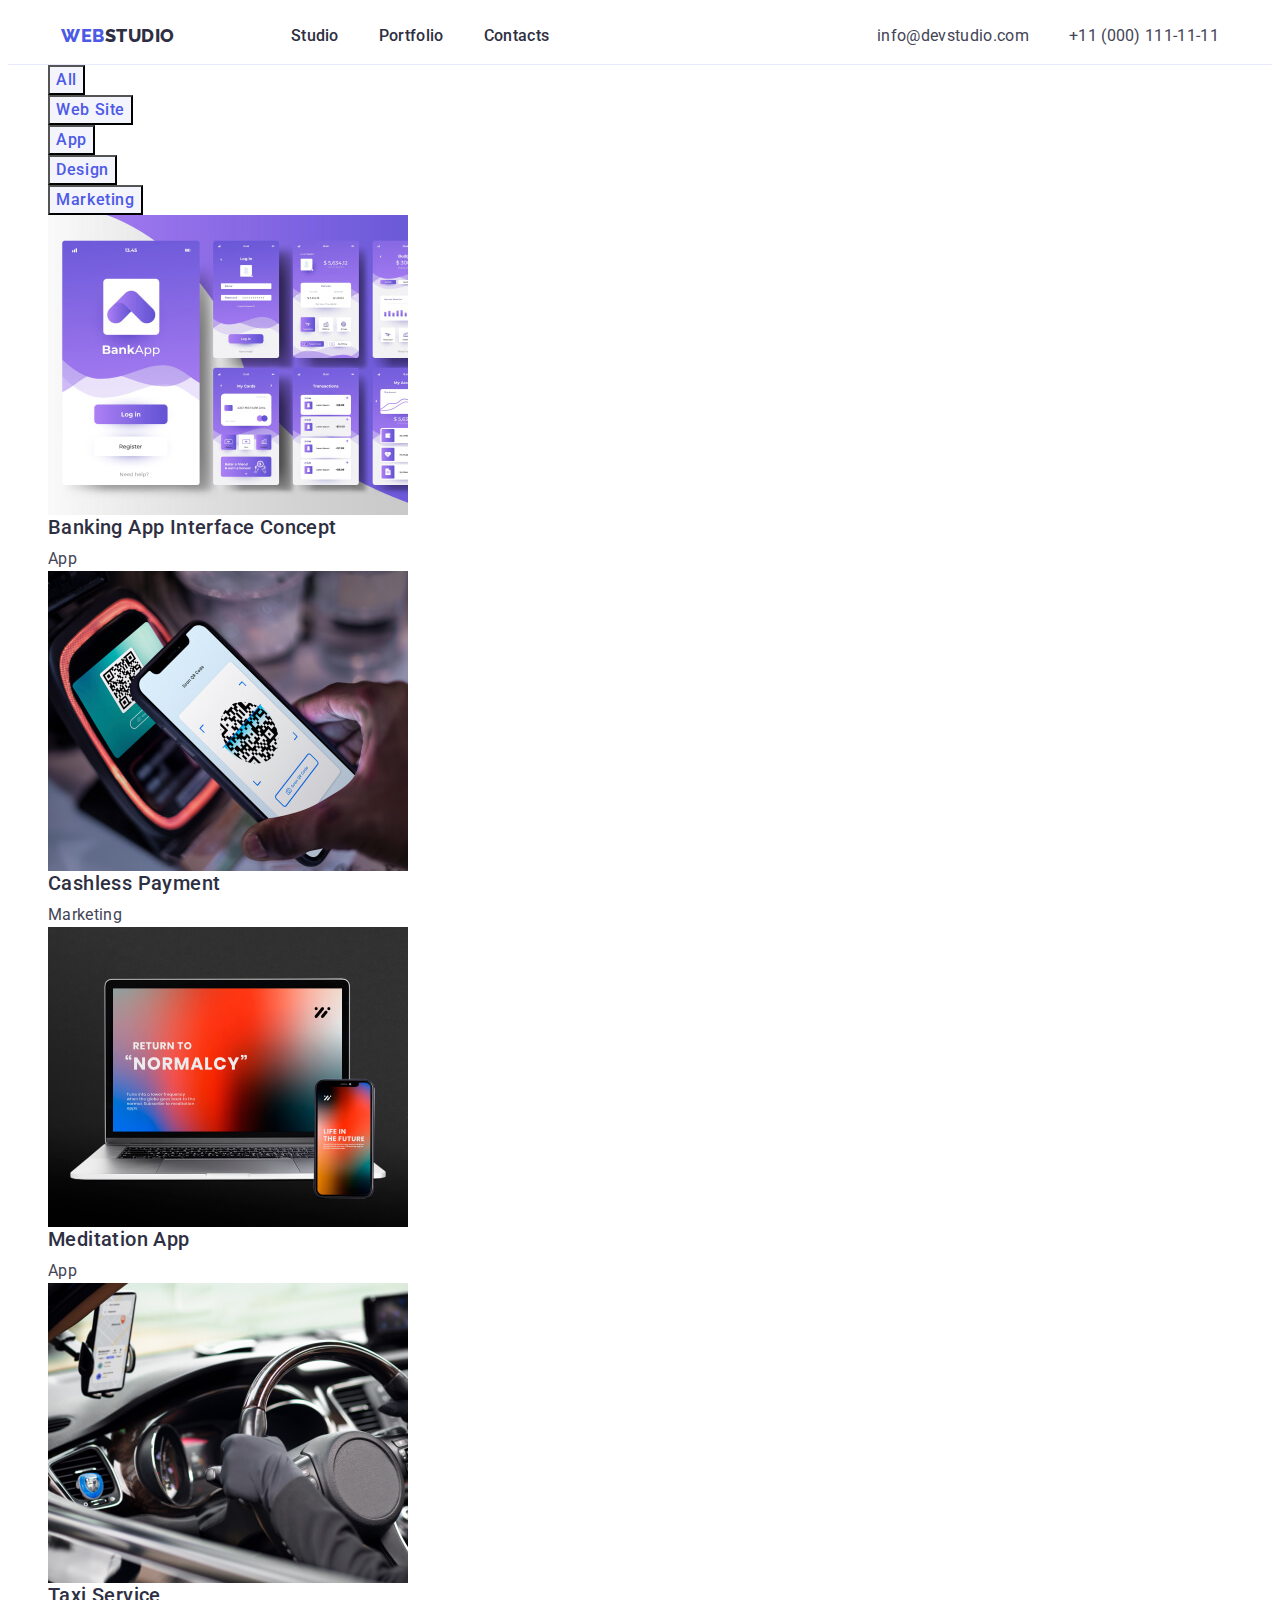
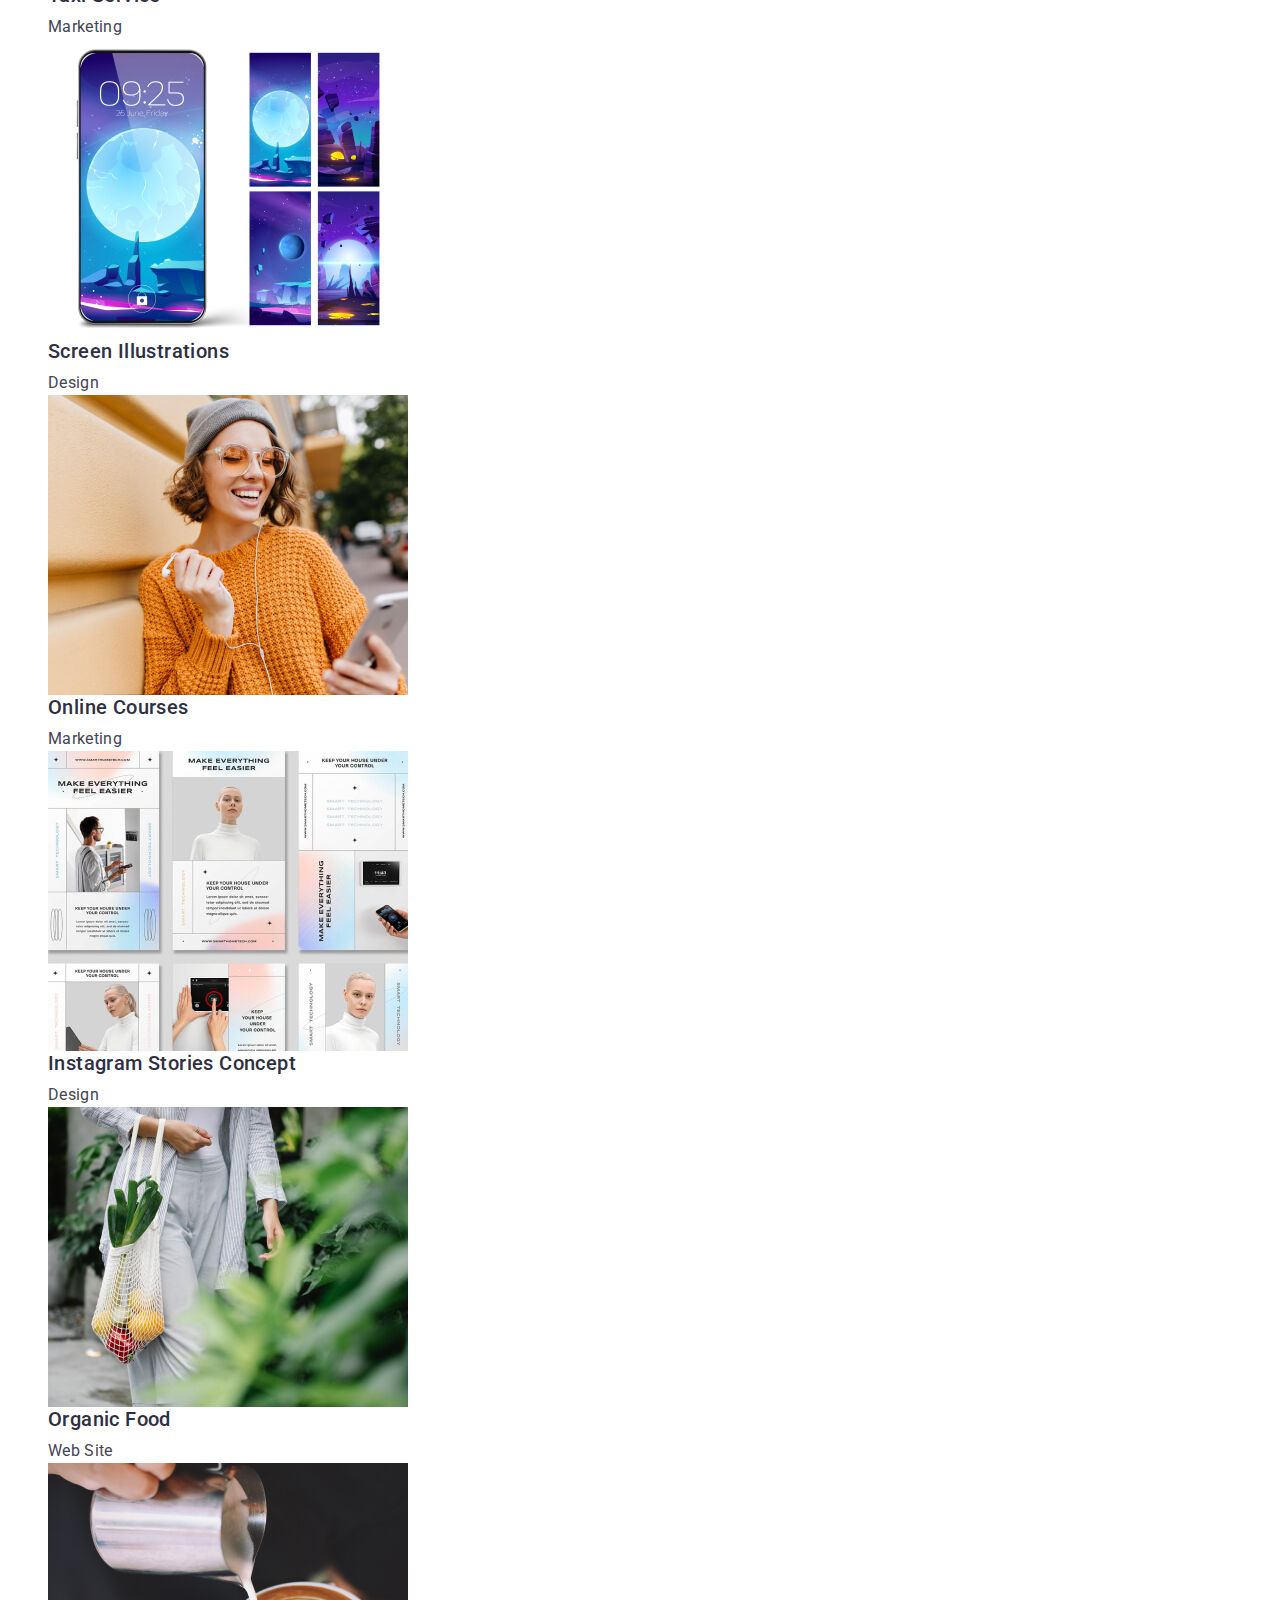
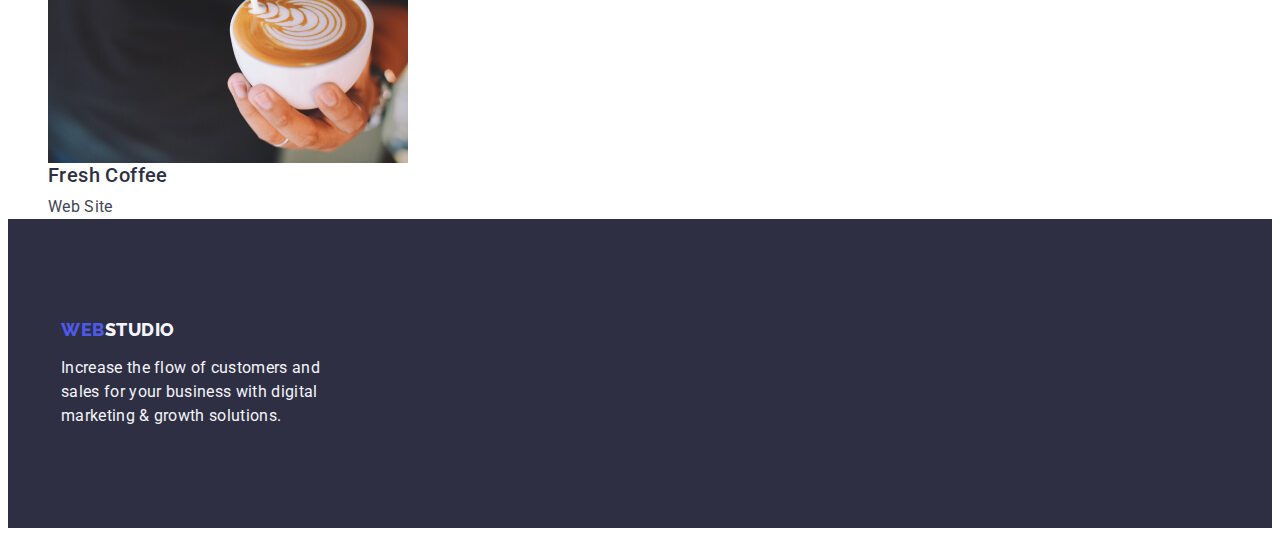
==== commit 157ba354: "minor fixes" ====
--- a/portfolio.html
+++ b/portfolio.html
@@ -27,7 +27,7 @@
   <body>
     <!-- * HEADER SECTION -->
     <header class="page-header">
-      <div class="container">
+      <div class="container header-container">
         <nav class="header-nav">
           <a class="logo link" href="./index.html">
             WEB<span class="dark">Studio</span>
@@ -212,8 +212,8 @@
     </main>
     <!-- * FOOTER SECTION -->
     <footer class="footer">
-      <div class="container">
-        <a href="./index.html" class="logo link">
+      <div class="footer-container container">
+        <a href="./index.html" class="logo footer-link">
           WEB<span class="light">Studio</span>
         </a>
         <!-- <div class="container"> -->
--- a/css/styles.css
+++ b/css/styles.css
@@ -31,6 +31,7 @@
 ul,
 li {
   margin: 0;
+  /* padding-left: 0; */
 }
 
 p {
@@ -42,13 +43,16 @@
 }
 
 .visually-hidden {
+  position: absolute;
+  width: 1px;
+  height: 1px;
+  margin: -1px;
+  border: 0;
+  padding: 0;
+  white-space: nowrap;
+  clip-path: inset(100%);
   clip: rect(0 0 0 0);
-  clip-path: inset(50%);
-  height: 1px;
   overflow: hidden;
-  position: absolute;
-  white-space: nowrap;
-  width: 1px;
 }
 
 .list {
@@ -136,22 +140,27 @@
 .header-nav {
   display: flex;
   align-items: center;
-}
-/* #endregion HEADER */
+  height: 56px;
+}
+
+.header-container {
+  display: flex;
+  justify-content: space-between;
+}
 
 /** NAVIGATION */
 /* #region NAVIGATION*/
 .nav-list {
   display: flex;
   gap: 40px;
+}
+
+.nav-item {
+  /* padding: 24px 0; */
+}
+
+.nav-link {
   padding: 24px 0;
-}
-
-.nav-item {
-  padding: 24px 0;
-}
-
-.nav-link {
   font-weight: 500;
   line-height: 1.5;
   letter-spacing: var(--ls-small);
@@ -184,10 +193,12 @@
 
 .address {
   display: flex;
-  margin-left: 332px;
+
+  /* margin-left: 332px; */
   font-style: normal;
 }
 /* #endregion NAVIGATION */
+/* #endregion HEADER */
 
 /** FOOTER */
 /* #region FOOTER*/
@@ -198,6 +209,10 @@
   background: var(--main-text);
 }
 
+.footer-container {
+  flex-direction: column;
+}
+
 .footer-description {
   max-width: 264px;
   color: #f4f4fd;
@@ -205,6 +220,11 @@
   letter-spacing: var(--ls-small);
 }
 
+.footer-link {
+  display: inline-block;
+  margin-bottom: 16px;
+}
+
 /* #endregion FOOTER */
 
 /** INDEX */
@@ -214,6 +234,12 @@
 
 /** HERO */
 /* #region HERO*/
+
+.hero-container {
+  flex-direction: column;
+  gap: 48px;
+  align-items: center;
+}
 
 .hero {
   padding-top: 188px;
@@ -264,11 +290,13 @@
 .features-list {
   display: flex;
   gap: 24px;
-}
-
-.features-item {
+  padding-left: 0;
+}
+
+.feature-item {
   width: calc((100% - 72px) / 4);
 }
+
 /* #endregion FEATURES */
 
 /** SOLUTIONS */
@@ -276,17 +304,51 @@
 .solution-section {
   padding-bottom: 120px;
 }
+
+.solution-container {
+  flex-direction: column;
+}
+
+.solutions-list {
+  display: flex;
+  flex-direction: row;
+  gap: 24px;
+  padding-left: 0;
+}
+
+.solution-item {
+  width: calc((100% - 48px) / 3);
+}
 /* #endregion SOLUTIONS */
 
 /** TEAM */
 /* #region TEAM*/
 
 .team-section {
+  padding-top: 120px;
+  padding-bottom: 120px;
   background-color: #f4f4fd;
 }
 
+.team-container {
+  flex-direction: column;
+}
+
+.team-list {
+  display: flex;
+  gap: 24px;
+  padding-left: 0;
+}
+
 .teammate {
+  width: calc((100% - 72px) / 4);
+  border-radius: 0px 0px 4px 4px;
   background-color: var(--page-color);
+}
+
+.teammate-description {
+  padding: 32px 16px;
+  text-align: center;
 }
 /* #endregion TEAM */
 /* #endregion INDEX */
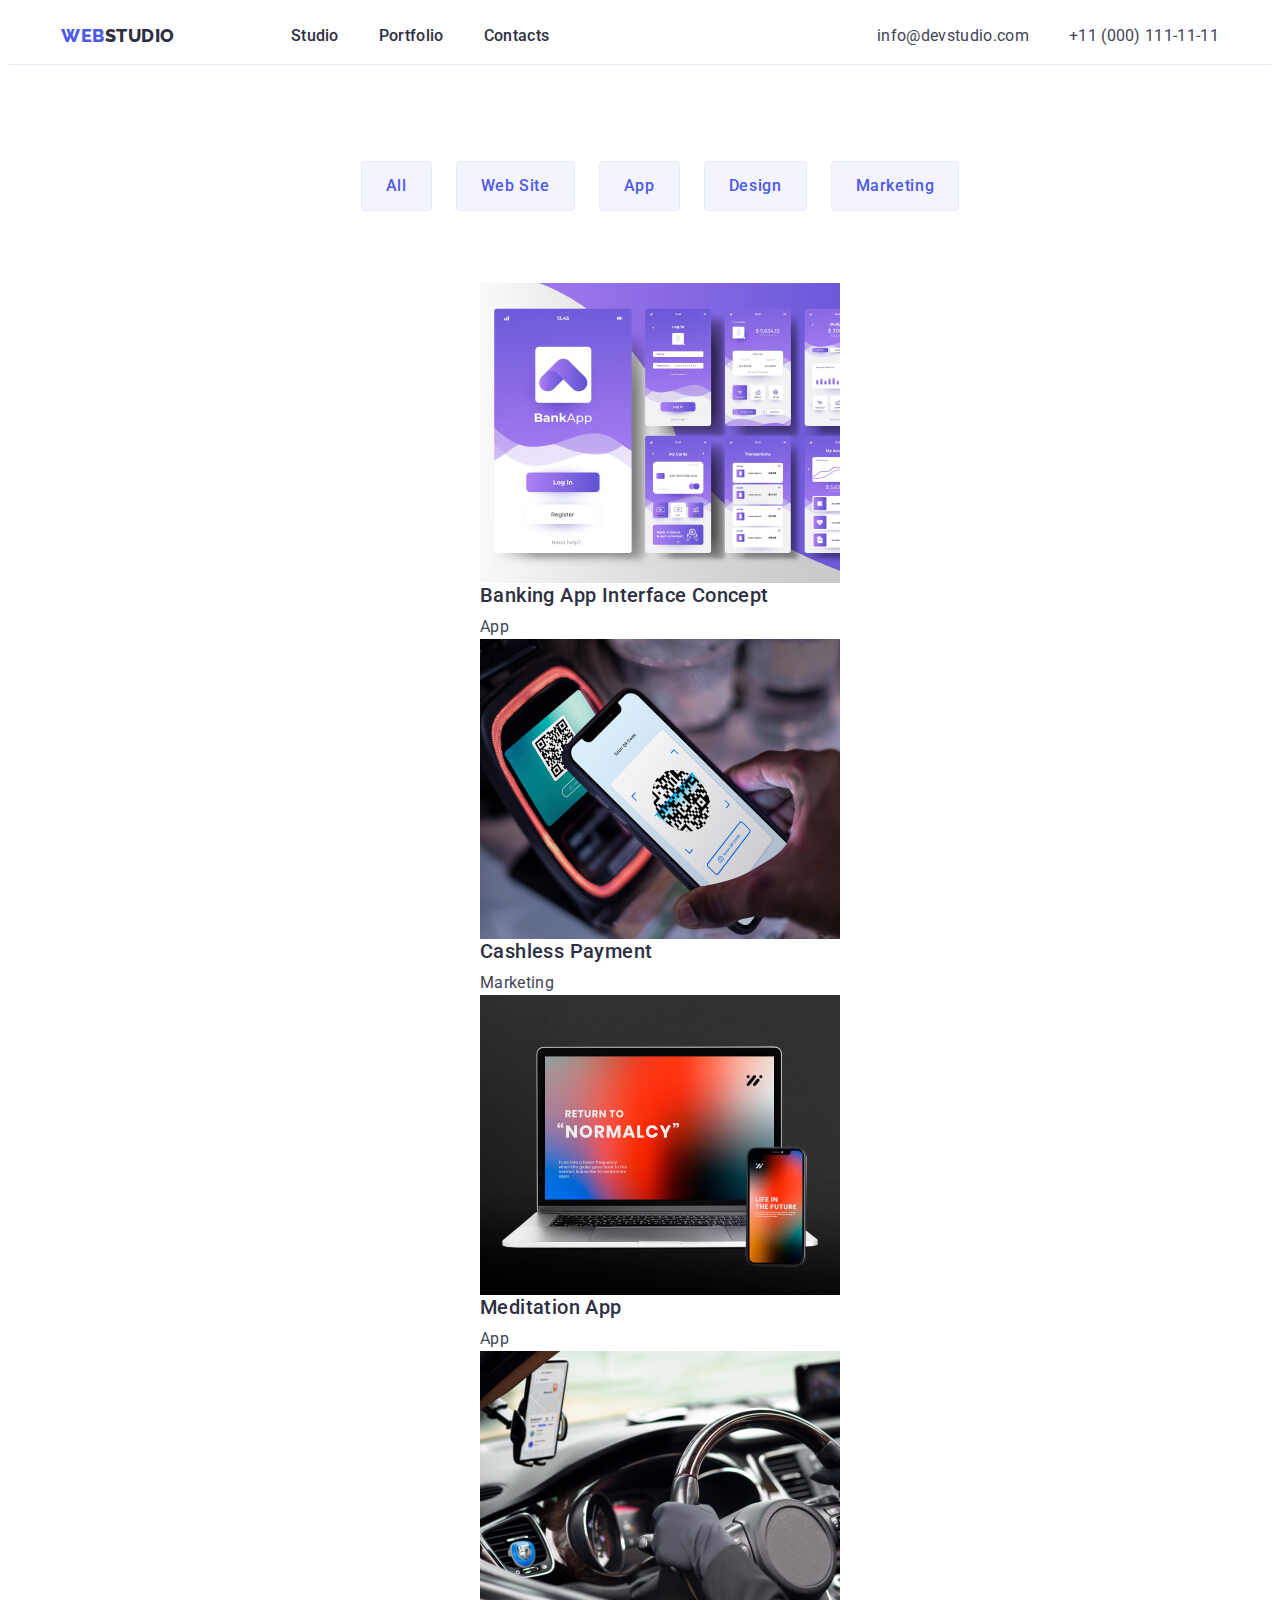
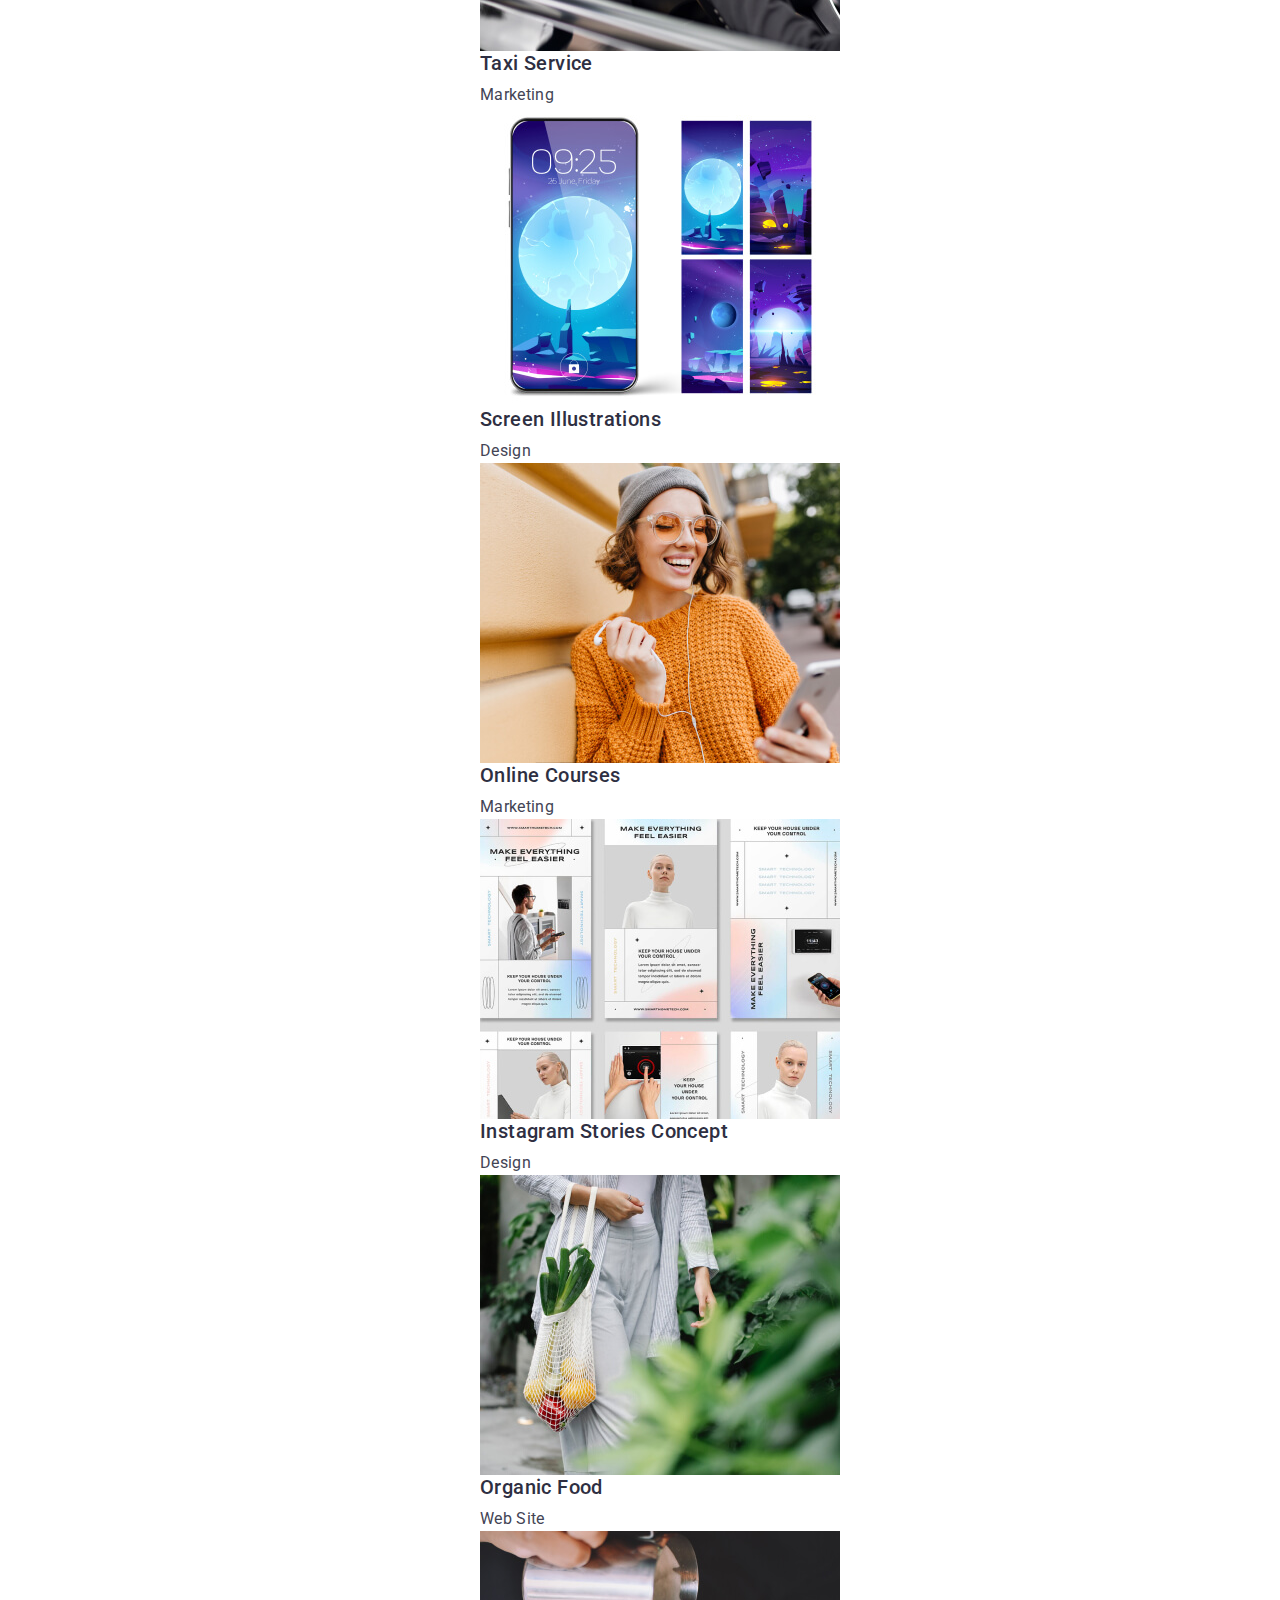
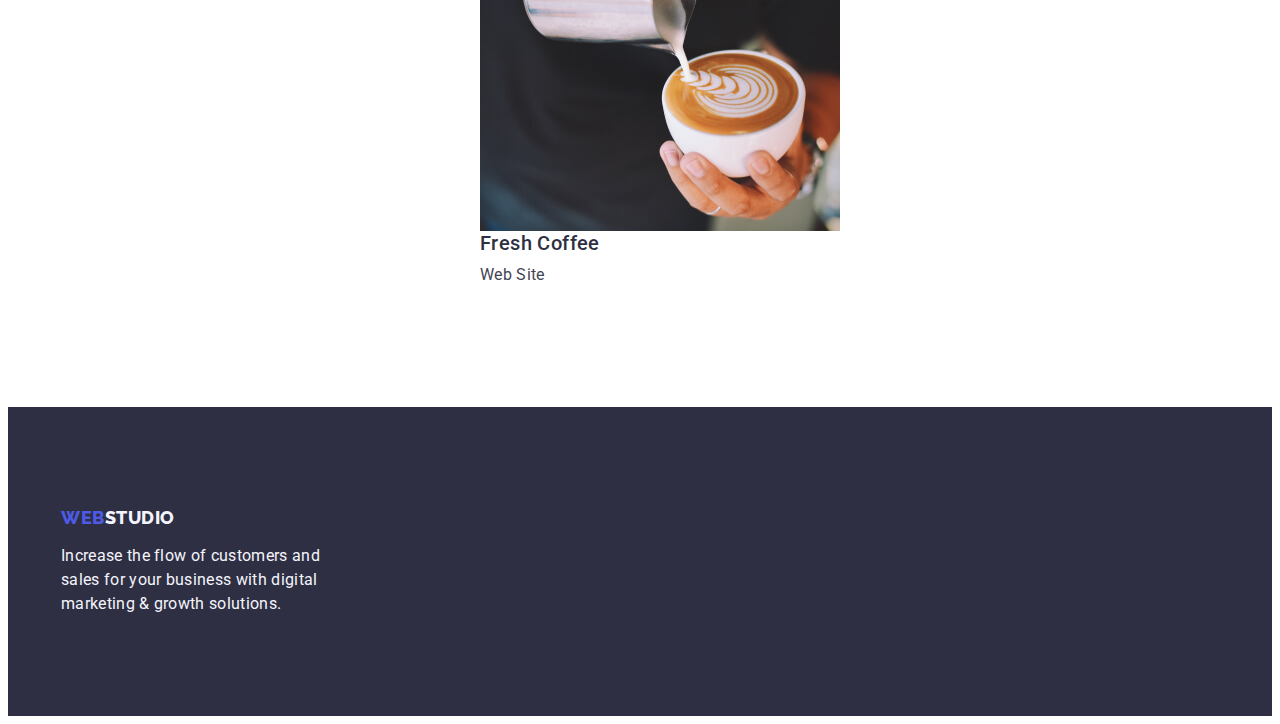
==== commit 302bcf57: "buttons-style-added" ====
--- a/portfolio.html
+++ b/portfolio.html
@@ -61,153 +61,156 @@
     <!-- * MAIN SECTION -->
     <main>
       <section class="portfolio">
-        <h1 class="section-title visually-hidden">HIDE ME</h1>
-        <ul class="buttons-list list">
-          <li class="button-item">
-            <button class="portfolio-button" type="button">All</button>
-          </li>
-          <li class="button-item">
-            <button class="portfolio-button" type="button">Web Site</button>
-          </li>
-          <li class="button-item">
-            <button class="portfolio-button" type="button">App</button>
-          </li>
-          <li class="button-item">
-            <button class="portfolio-button" type="button">Design</button>
-          </li>
-          <li class="button-item">
-            <button class="portfolio-button" type="button">Marketing</button>
-          </li>
-        </ul>
-
-        <ul class="portfolio-list list">
-          <li class="portfolio-item">
-            <a href="#" class="link">
-              <img
-                src="./images/portfolio/img-1.jpg"
-                alt="Banking App Interface Concept"
-                width="360"
-                height="300"
-              />
-              <div class="portfolio-description">
-                <h2 class="section-subtitle">Banking App Interface Concept</h2>
-                <p class="description">App</p>
-              </div>
-            </a>
-          </li>
-          <li class="portfolio-item">
-            <a href="#" class="link">
-              <img
-                src="./images/portfolio/img-2.jpg"
-                alt="Cashless Payment"
-                width="360"
-                height="300"
-              />
-              <div class="portfolio-description">
-                <h2 class="section-subtitle">Cashless Payment</h2>
-                <p class="description">Marketing</p>
-              </div>
-            </a>
-          </li>
-          <li class="portfolio-item">
-            <a href="#" class="link">
-              <img
-                src="./images/portfolio/img-3.jpg"
-                alt="Meditation App"
-                width="360"
-                height="300"
-              />
-              <div class="portfolio-description">
-                <h2 class="section-subtitle">Meditation App</h2>
-                <p class="description">App</p>
-              </div>
-            </a>
-          </li>
-          <li class="portfolio-item">
-            <a href="#" class="link">
-              <img
-                src="./images/portfolio/img-4.jpg"
-                alt="Taxi Service"
-                width="360"
-                height="300"
-              />
-              <div class="portfolio-description">
-                <h2 class="section-subtitle">Taxi Service</h2>
-                <p class="description">Marketing</p>
-              </div>
-            </a>
-          </li>
-          <li class="portfolio-item">
-            <a href="#" class="link">
-              <img
-                src="./images/portfolio/img-5.jpg"
-                alt="Screen Illustrations"
-                width="360"
-                height="300"
-              />
-              <div class="portfolio-description">
-                <h2 class="section-subtitle">Screen Illustrations</h2>
-                <p class="description">Design</p>
-              </div>
-            </a>
-          </li>
-          <li class="portfolio-item">
-            <a href="#" class="link">
-              <img
-                src="./images/portfolio/img-6.jpg"
-                alt="Online Courses"
-                width="360"
-                height="300"
-              />
-              <div class="portfolio-description">
-                <h2 class="section-subtitle">Online Courses</h2>
-                <p class="description">Marketing</p>
-              </div>
-            </a>
-          </li>
-          <li class="portfolio-item">
-            <a href="#" class="link">
-              <img
-                src="./images/portfolio/img-7.jpg"
-                alt="Instagram Stories Concept"
-                width="360"
-                height="300"
-              />
-              <div class="portfolio-description">
-                <h2 class="section-subtitle">Instagram Stories Concept</h2>
-                <p class="description">Design</p>
-              </div>
-            </a>
-          </li>
-          <li class="portfolio-item">
-            <a href="#" class="link">
-              <img
-                src="./images/portfolio/img-8.jpg"
-                alt="Organic Food"
-                width="360"
-                height="300"
-              />
-              <div class="portfolio-description">
-                <h2 class="section-subtitle">Organic Food</h2>
-                <p class="description">Web Site</p>
-              </div>
-            </a>
-          </li>
-          <li class="portfolio-item">
-            <a href="#" class="link">
-              <img
-                src="./images/portfolio/img-9.jpg"
-                alt="Fresh Coffee"
-                width="360"
-                height="300"
-              />
-              <div class="portfolio-description">
-                <h2 class="section-subtitle">Fresh Coffee</h2>
-                <p class="description">Web Site</p>
-              </div>
-            </a>
-          </li>
-        </ul>
+        <div class="container portfolio-container">
+          <h1 class="section-title visually-hidden">HIDE ME</h1>
+          <ul class="buttons-list list">
+            <li class="button-item">
+              <button class="portfolio-button" type="button">All</button>
+            </li>
+            <li class="button-item">
+              <button class="portfolio-button" type="button">Web Site</button>
+            </li>
+            <li class="button-item">
+              <button class="portfolio-button" type="button">App</button>
+            </li>
+            <li class="button-item">
+              <button class="portfolio-button" type="button">Design</button>
+            </li>
+            <li class="button-item">
+              <button class="portfolio-button" type="button">Marketing</button>
+            </li>
+          </ul>
+          <ul class="portfolio-list list">
+            <li class="portfolio-item">
+              <a href="#" class="link">
+                <img
+                  src="./images/portfolio/img-1.jpg"
+                  alt="Banking App Interface Concept"
+                  width="360"
+                  height="300"
+                />
+                <div class="portfolio-description">
+                  <h2 class="section-subtitle">
+                    Banking App Interface Concept
+                  </h2>
+                  <p class="description">App</p>
+                </div>
+              </a>
+            </li>
+            <li class="portfolio-item">
+              <a href="#" class="link">
+                <img
+                  src="./images/portfolio/img-2.jpg"
+                  alt="Cashless Payment"
+                  width="360"
+                  height="300"
+                />
+                <div class="portfolio-description">
+                  <h2 class="section-subtitle">Cashless Payment</h2>
+                  <p class="description">Marketing</p>
+                </div>
+              </a>
+            </li>
+            <li class="portfolio-item">
+              <a href="#" class="link">
+                <img
+                  src="./images/portfolio/img-3.jpg"
+                  alt="Meditation App"
+                  width="360"
+                  height="300"
+                />
+                <div class="portfolio-description">
+                  <h2 class="section-subtitle">Meditation App</h2>
+                  <p class="description">App</p>
+                </div>
+              </a>
+            </li>
+            <li class="portfolio-item">
+              <a href="#" class="link">
+                <img
+                  src="./images/portfolio/img-4.jpg"
+                  alt="Taxi Service"
+                  width="360"
+                  height="300"
+                />
+                <div class="portfolio-description">
+                  <h2 class="section-subtitle">Taxi Service</h2>
+                  <p class="description">Marketing</p>
+                </div>
+              </a>
+            </li>
+            <li class="portfolio-item">
+              <a href="#" class="link">
+                <img
+                  src="./images/portfolio/img-5.jpg"
+                  alt="Screen Illustrations"
+                  width="360"
+                  height="300"
+                />
+                <div class="portfolio-description">
+                  <h2 class="section-subtitle">Screen Illustrations</h2>
+                  <p class="description">Design</p>
+                </div>
+              </a>
+            </li>
+            <li class="portfolio-item">
+              <a href="#" class="link">
+                <img
+                  src="./images/portfolio/img-6.jpg"
+                  alt="Online Courses"
+                  width="360"
+                  height="300"
+                />
+                <div class="portfolio-description">
+                  <h2 class="section-subtitle">Online Courses</h2>
+                  <p class="description">Marketing</p>
+                </div>
+              </a>
+            </li>
+            <li class="portfolio-item">
+              <a href="#" class="link">
+                <img
+                  src="./images/portfolio/img-7.jpg"
+                  alt="Instagram Stories Concept"
+                  width="360"
+                  height="300"
+                />
+                <div class="portfolio-description">
+                  <h2 class="section-subtitle">Instagram Stories Concept</h2>
+                  <p class="description">Design</p>
+                </div>
+              </a>
+            </li>
+            <li class="portfolio-item">
+              <a href="#" class="link">
+                <img
+                  src="./images/portfolio/img-8.jpg"
+                  alt="Organic Food"
+                  width="360"
+                  height="300"
+                />
+                <div class="portfolio-description">
+                  <h2 class="section-subtitle">Organic Food</h2>
+                  <p class="description">Web Site</p>
+                </div>
+              </a>
+            </li>
+            <li class="portfolio-item">
+              <a href="#" class="link">
+                <img
+                  src="./images/portfolio/img-9.jpg"
+                  alt="Fresh Coffee"
+                  width="360"
+                  height="300"
+                />
+                <div class="portfolio-description">
+                  <h2 class="section-subtitle">Fresh Coffee</h2>
+                  <p class="description">Web Site</p>
+                </div>
+              </a>
+            </li>
+          </ul>
+        </div>
       </section>
     </main>
     <!-- * FOOTER SECTION -->
--- a/css/styles.css
+++ b/css/styles.css
@@ -7,6 +7,7 @@
   --accent-color: #4d5ae5;
   --main-color: #434455;
   --action-color: #404bbf;
+  --portfolio-btn-brd: #e7e9fc;
   --description-size: 16px;
   --description-height: 24px;
   --general-lh: 1.5;
@@ -356,7 +357,29 @@
 /* #region PORTFOLIO*/
 
 /** MAIN */
+
+.portfolio {
+  padding-top: 96px;
+  padding-bottom: 120px;
+}
+
+.portfolio-container {
+  flex-direction: column;
+  align-items: center;
+}
+
+.buttons-list {
+  display: flex;
+  justify-content: center;
+  gap: 24px;
+
+  margin-bottom: 72px;
+}
+
 .portfolio-button {
+  padding: 12px 24px;
+  border-radius: 4px;
+
   font-family: Roboto, sans-serif;
   font-weight: 500;
   font-size: 16px;
@@ -365,11 +388,16 @@
   color: var(--accent-color);
   background-color: var(--light-text);
   cursor: pointer;
+
+  border-radius: 4px;
+  border: 1px solid var(--portfolio-btn-brd);
+  background: var(--light-text);
 }
 
 .portfolio-button:hover,
 .portfolio-button:focus,
 .portfolio-button:active {
+  border: 1px solid transparent;
   background-color: var(--action-color);
   color: var(--page-color);
 }
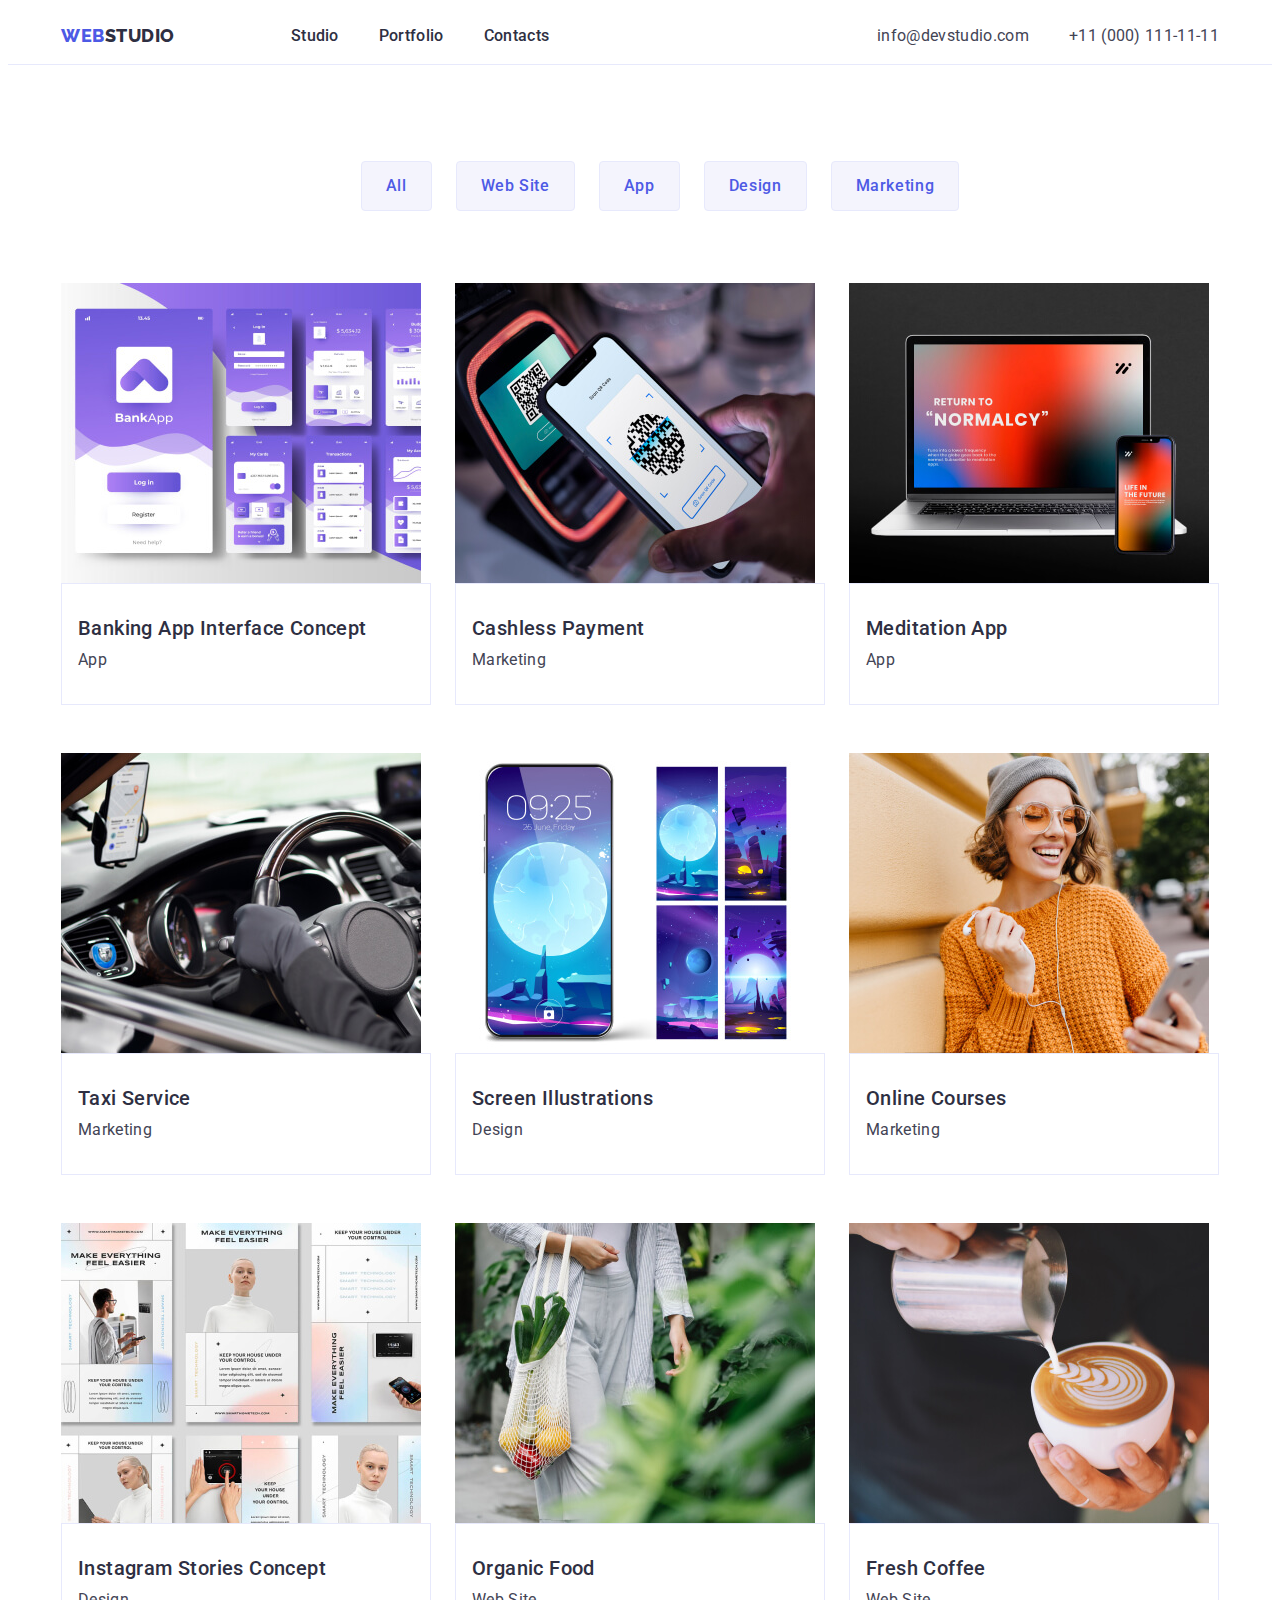
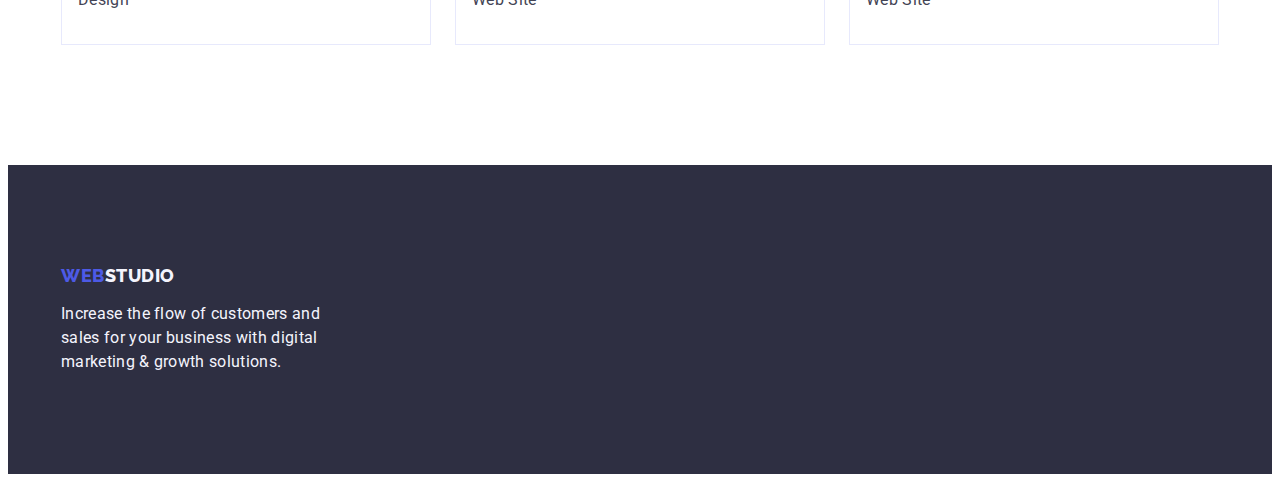
==== commit 083bd59d: "portfolio-done" ====
--- a/portfolio.html
+++ b/portfolio.html
@@ -62,7 +62,7 @@
     <main>
       <section class="portfolio">
         <div class="container portfolio-container">
-          <h1 class="section-title visually-hidden">HIDE ME</h1>
+          <h1 class="visually-hidden">HIDE ME</h1>
           <ul class="buttons-list list">
             <li class="button-item">
               <button class="portfolio-button" type="button">All</button>
--- a/css/styles.css
+++ b/css/styles.css
@@ -368,6 +368,22 @@
   align-items: center;
 }
 
+.portfolio-list {
+  display: flex;
+  flex-wrap: wrap;
+  gap: 48px 24px;
+  padding-left: 0;
+}
+
+.portfolio-item {
+  width: calc((100% - 48px) / 3);
+}
+
+.portfolio-description {
+  padding: 32px 16px;
+  border: 1px solid var(--portfolio-btn-brd);
+}
+
 .buttons-list {
   display: flex;
   justify-content: center;
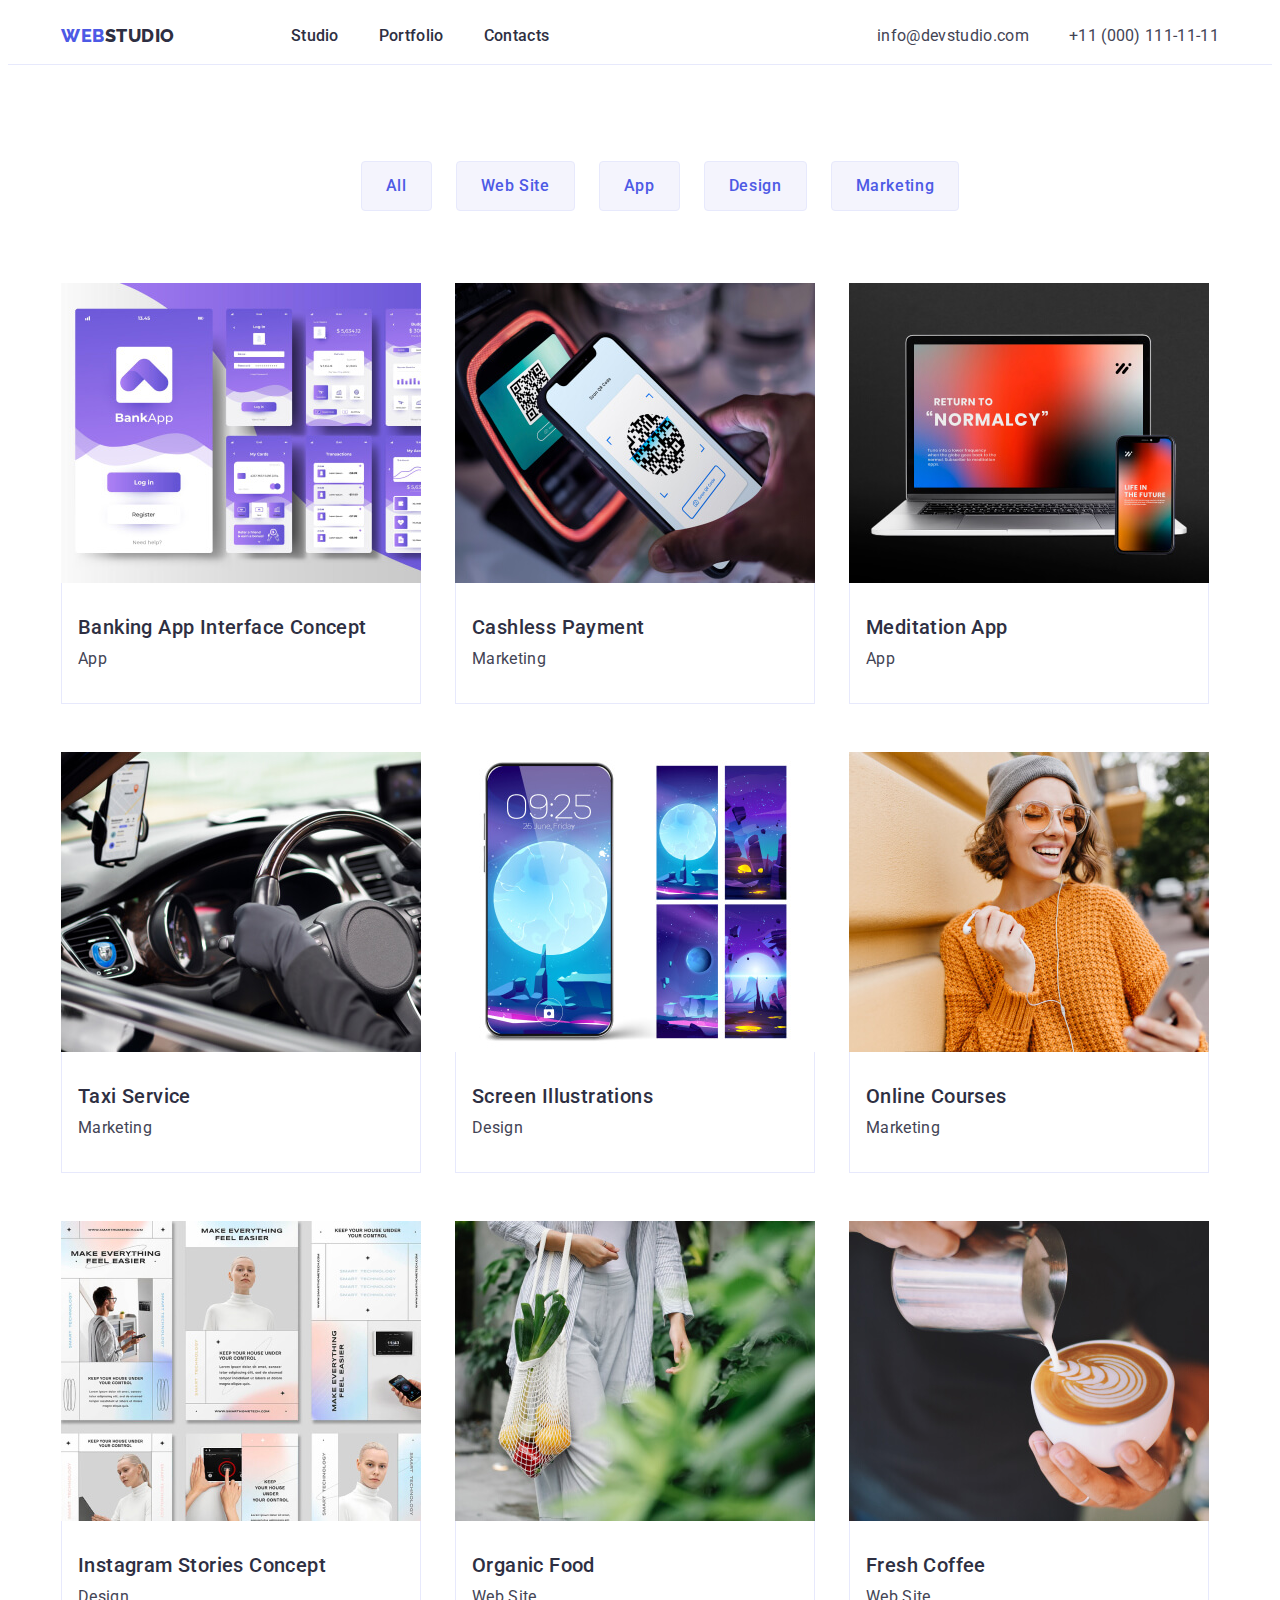
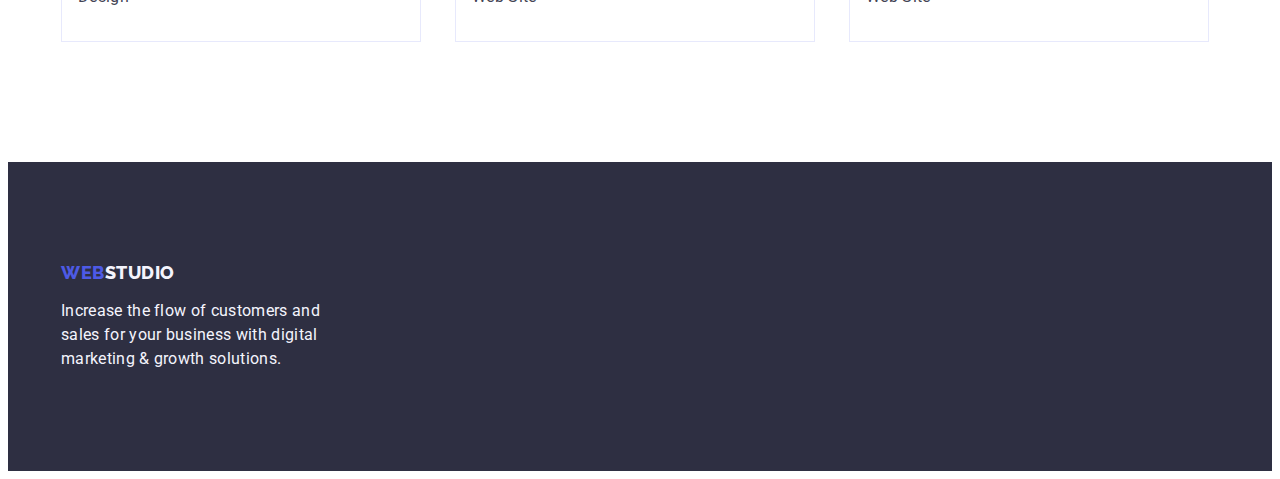
==== commit 4117c3d9: "test" ====
--- a/portfolio.html
+++ b/portfolio.html
@@ -215,17 +215,17 @@
     </main>
     <!-- * FOOTER SECTION -->
     <footer class="footer">
+      <!-- <div class="container"> -->
       <div class="footer-container container">
         <a href="./index.html" class="logo footer-link">
           WEB<span class="light">Studio</span>
         </a>
-        <!-- <div class="container"> -->
         <p class="footer-description">
           Increase the flow of customers and sales for your business with
           digital marketing & growth solutions.
         </p>
-        <!-- </div> -->
       </div>
+      <!-- </div> -->
     </footer>
   </body>
 </html>
--- a/css/styles.css
+++ b/css/styles.css
@@ -32,7 +32,6 @@
 ul,
 li {
   margin: 0;
-  /* padding-left: 0; */
 }
 
 p {
@@ -62,9 +61,6 @@
 
 .link {
   text-decoration: none;
-}
-
-.inline-block {
   display: inline-block;
 }
 
@@ -382,6 +378,7 @@
 .portfolio-description {
   padding: 32px 16px;
   border: 1px solid var(--portfolio-btn-brd);
+  border-top: none;
 }
 
 .buttons-list {
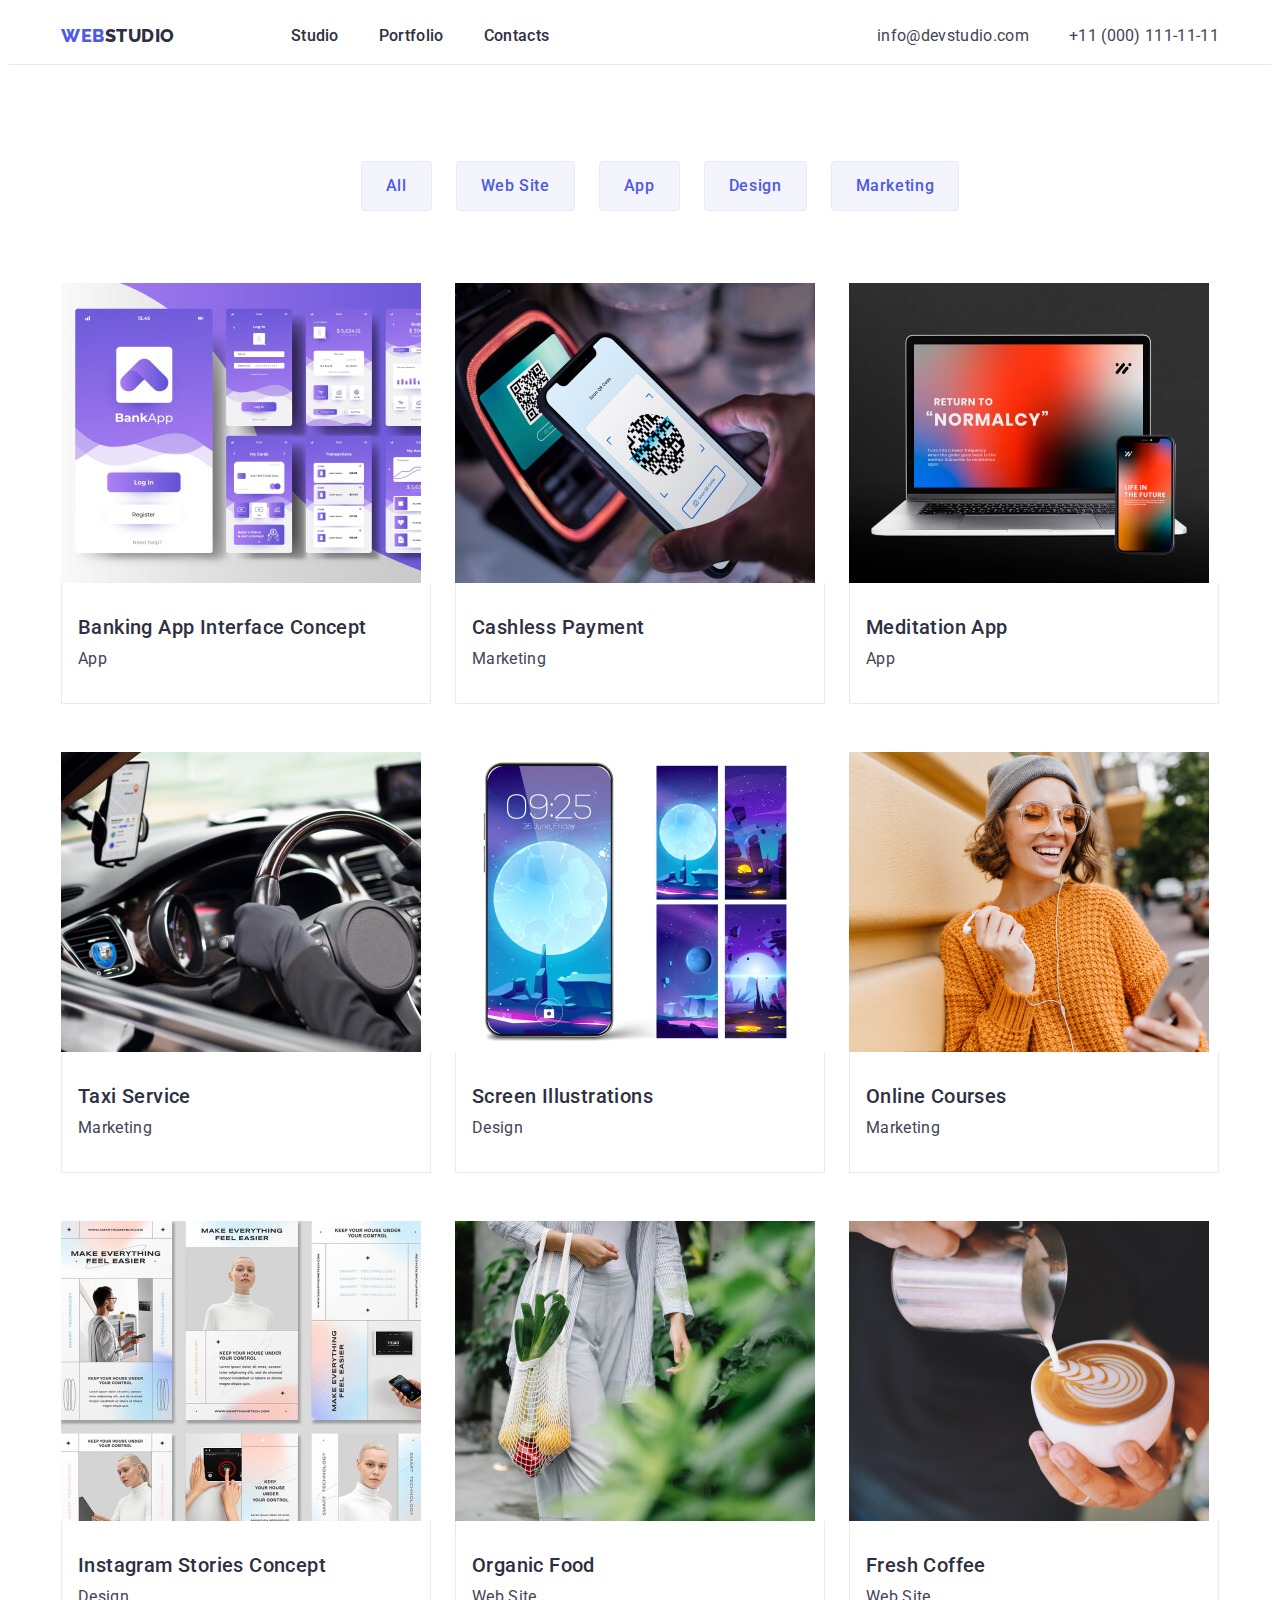
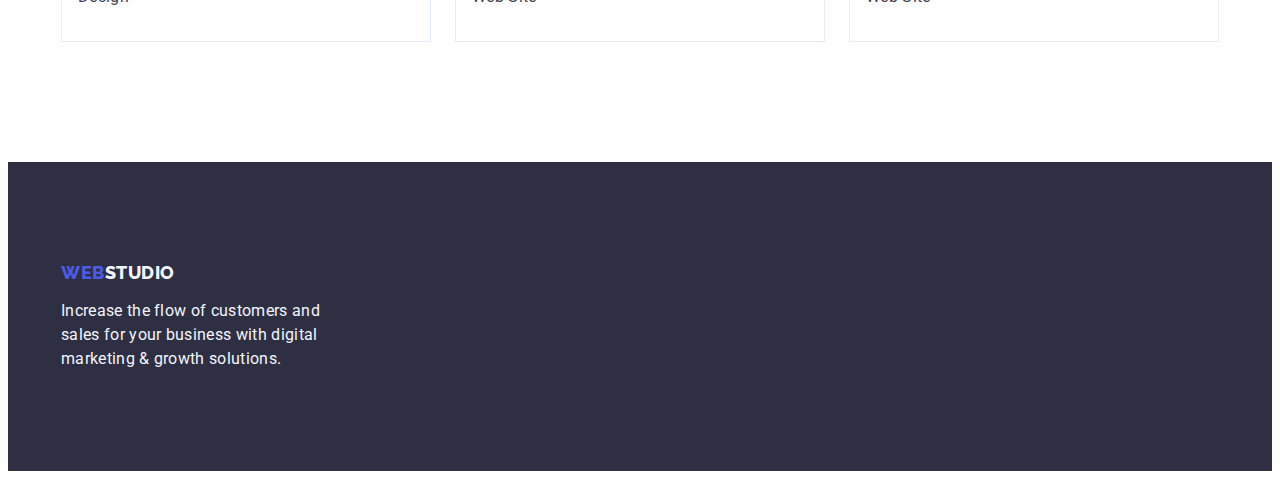
==== commit b601ad8d: "last try" ====
--- a/portfolio.html
+++ b/portfolio.html
@@ -215,7 +215,6 @@
     </main>
     <!-- * FOOTER SECTION -->
     <footer class="footer">
-      <!-- <div class="container"> -->
       <div class="footer-container container">
         <a href="./index.html" class="logo footer-link">
           WEB<span class="light">Studio</span>
@@ -225,7 +224,6 @@
           digital marketing & growth solutions.
         </p>
       </div>
-      <!-- </div> -->
     </footer>
   </body>
 </html>
--- a/css/styles.css
+++ b/css/styles.css
@@ -61,7 +61,6 @@
 
 .link {
   text-decoration: none;
-  display: inline-block;
 }
 
 .description {
@@ -152,10 +151,6 @@
   gap: 40px;
 }
 
-.nav-item {
-  /* padding: 24px 0; */
-}
-
 .nav-link {
   padding: 24px 0;
   font-weight: 500;
@@ -221,7 +216,6 @@
   display: inline-block;
   margin-bottom: 16px;
 }
-
 /* #endregion FOOTER */
 
 /** INDEX */
